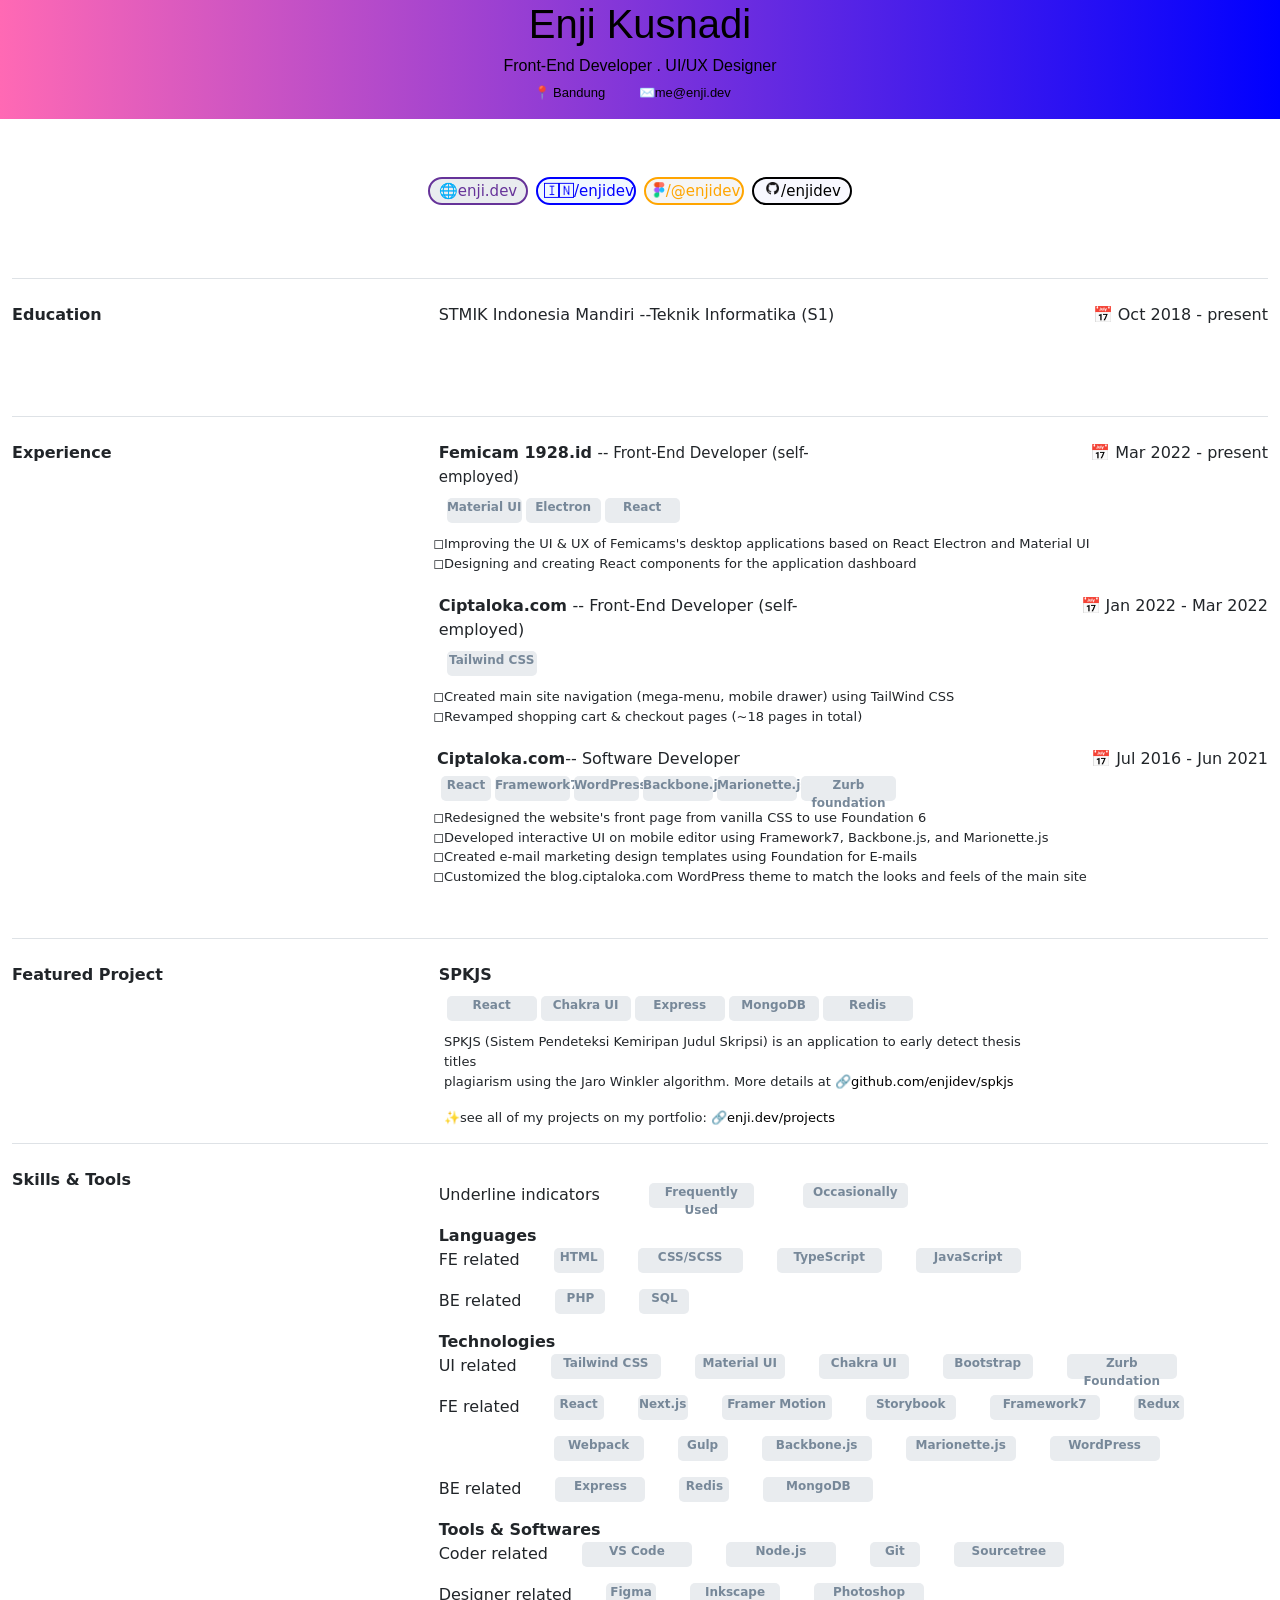
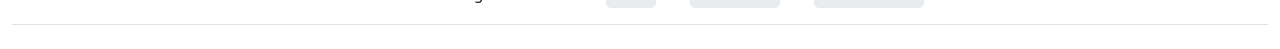
==== index.html @ 0175e7ba "Initial Project" ====
<!DOCTYPE html>
<html lang="en" xmlns="http://www.w3.org/1999/html">
<head>
    <meta charset="UTF-8">
    <title>Project</title>
    <link href="Style.css" rel="stylesheet" type="text/css">
    <link href="bootstrap.min.css" rel="stylesheet">

</head>
<body>
<div class="container-fluid">
    <div class="row r0">
        <div class=" mix-color col-9  d-grid justify-content-center align-items-center w-100 flex-md-row flex-sm-column mb-5">
            <h1 class="d-flex justify-content-center">Enji Kusnadi</h1>
            <h6>Front-End Developer . UI/UX Designer</h6>
            <p class="locationicon" title="location-icon"> Bandung <a href="mailto:me@enji.dev" title="email-icon"
                                                                      class="emailicon">me@enji.dev</a></p>
        </div>
        <div class="col-3 d-flex gap-2 w-100 justify-content-center align-content-center flex-md-row flex-column mb-5 r5">
            <button class="buttons btn1 bg-body-secondary" title="button1"><a class="linkicon1"
                                                                              href="https://www.enji.dev/">enji.dev</a>
            </button>
            <button class="buttons btn2" title="button2"><a class="linkicon2"
                                                            href="https://uk.linkedin.com/company/enji-io">enjidev</a>
            </button>
            <button class="buttons btn3" title="button3"><a class="linkicon3" href="https://www.figma.com/@enjidev">/@enjidev</a>
            </button>
            <button class="buttons btn4" title="button4"><a class="linkicon4"
                                                            href="https://github.com/enjidev">/enjidev</a></button>
        </div>
    </div>

    <div class="border-bottom mb-4"></div>

    <div class="row r1">
        <div class="col-4 mb-5">
            <b>Education</b>
        </div>
        <div class="col-4 mb-5">
            <p>STMIK Indonesia Mandiri --Teknik Informatika (S1)</p>
        </div>
        <div class="col-4  mb-5 ">
            <p class="d-flex justify-content-end" title="dateicon">Oct 2018 - present</p>
        </div>
    </div>

    <div class="border-bottom mb-4"></div>

    <div class="row r2">
        <div class="col-4 mb-5">
            <b>Experience</b>
        </div>
        <div class="col-4 flex-md-row flex-column mb-5">
            <div class="d-ruby-text flex-md-row flex-column bold-text" title="add-pgh">Femicam 1928.id <span
                    class="no-bold">-- Front-End Developer (self-employed)</span></div>
            <div class="flex-md-row flex-column mb-5 p-1 d-flex justify-content-start gap-1 text-center">
                <br>
                <p class="shapes bg-body-secondary border-secondary allbold">Material UI</p>
                <p class="shapes bg-body-secondary border-secondary allbold">Electron</p>
                <p class="shapes bg-body-secondary border-secondary allbold">React</p>
            </div>
        </div>
        <div class="col-4 mb-5">
            <p class="d-flex justify-content-end" title="dateicon">Mar 2022 - present</p>
        </div>
        <div class="col-12 col-md-8 list1">
            <ul>
                <li>Improving the UI & UX of Femicams's desktop applications based on React Electron and Material UI
                </li>
                <li>Designing and creating React components for the application dashboard</li>
            </ul>
        </div>
    </div>
    <div class="row r3">
        <div class="col-4 flex-column flex-md-row mb-5"></div>
        <div class="col-4 flex-md-row flex-column mb-5">
            <div class="d-ruby-text flex-md-row flex-column bold-text" title="add-pgh">Ciptaloka.com <span
                    class="fw-normal">-- Front-End Developer (self-employed)</span></div>
            <div class="flex-md-row flex-column mb-5 p-1 d-flex justify-content-start gap-1 text-center">
                <br>
                <p class="shapes2 bg-body-secondary border-secondary allbold">Tailwind CSS</p>
            </div>
        </div>
        <div class="col-4 mb-5">
            <p class="d-flex justify-content-end flex-md-row flex-column" title="dateicon">Jan 2022 - Mar 2022</p>
        </div>
        <div class="col-12 col-md-8 list1">
            <ul>
                <li>Created main site navigation (mega-menu, mobile drawer) using TailWind CSS</li>
                <li>Revamped shopping cart & checkout pages (~18 pages in total)</li>
            </ul>
        </div>
    </div>
    <div class="row r4">
        <div class="col-9  mb-5">
            <div class="d-ruby-text flex-md-row flex-column  bold-text push1 d-md-flex " title="add-pgh">Ciptaloka.com
                <span class="fw-normal">-- Software Developer</span>
            </div>
            <div class=" flex-md-row flex-column mb-5 d-flex justify-content-start gap-1 text-center push1">
                <br>
                <p class="shapes3 bg-body-secondary border-secondary allbold react1">React</p>
                <p class="shapes3 bg-body-secondary border-secondary allbold framework1">Framework7</p>
                <p class="shapes3 bg-body-secondary border-secondary allbold wordpress1">WordPress</p>
                <p class="shapes3 bg-body-secondary border-secondary allbold bj1">Backbone.js</p>
                <p class="shapes3 bg-body-secondary border-secondary allbold mj1">Marionette.js</p>
                <p class="shapes3 bg-body-secondary border-secondary allbold zf1">Zurb foundation</p>
            </div>
        </div>

        <div class="col-3 mb-5">
            <p class="fw-normal d-md-flex flex-md-row flex-column justify-content-md-end" title="dateicon">Jul 2016 - Jun
                2021</p>
        </div>

        <div class="col-12 col-md-8 list1">
            <ul class="">
                <li class="">Redesigned the website's front page from vanilla CSS to use Foundation 6</li>
                <li class="">Developed interactive UI on mobile editor using Framework7, Backbone.js, and
                    Marionette.js
                </li>
                <li>Created e-mail marketing design templates using Foundation for E-mails</li>
                <li>Customized the blog.ciptaloka.com WordPress theme to match the looks and feels of the main site</li>
            </ul>
        </div>
    </div>

    <div class="border-bottom mb-4"></div>

    <div class="row r5">
        <div class="col-4 mb-5">
            <b>Featured Project</b>
        </div>
        <div class="col-8 mb-5">
            <div><b>SPKJS</b></div>
            <div class=" flex-md-row flex-column mb-5 p-1 d-flex justify-content-start gap-1 text-center">
                <br>
                <p class="shapes4 bg-body-secondary border-secondary allbold">React</p>
                <p class="shapes4 bg-body-secondary border-secondary allbold">Chakra UI</p>
                <p class="shapes4 bg-body-secondary border-secondary allbold">Express</p>
                <p class="shapes4 bg-body-secondary border-secondary allbold">MongoDB</p>
                <p class="shapes4 bg-body-secondary border-secondary allbold">Redis</p>
            </div>
        </div>
        <div class="col-12 col-md-10">
            <ul>
                <li class="no-marker list1"><p>SPKJS (Sistem Pendeteksi Kemiripan Judul Skripsi) is an application to
                    early detect thesis titles</p></li>
                <li class="no-marker"><p class="pgh1">plagiarism using the Jaro Winkler algorithm. More details at <a
                        href="https://github.com/enjidev/spkjs" title="link-icon" class="linkicon4">github.com/enjidev/spkjs</a>
                </p></li>
                <li class="no-marker"><p class="pgh1 pgh2" title="star-icon">see all of my projects on my portfolio: <a
                        href="https://www.enji.dev/projects" class="linkicon4" title="link-icon">enji.dev/projects</a>
                </p></li>
            </ul>

        </div>
    </div>

    <div class="border-bottom mb-4"></div>

    <div class="row r6">
        <div class="col-4 flex-column flex-md-row mb-5">
            <b>Skills & Tools</b>
        </div>

        <div class="col-8">
            <div class="d-flex flex-md-row flex-column text-center gap-1">
                <p class="pgh3">Underline indicators</p>
                <p class="shapes5 bg-body-secondary border-secondary allbold">Frequently Used</p>
                <p class="shapes5 bg-body-secondary border-secondary allbold">Occasionally</p>
            </div>

            <b>Languages</b>
            <div class="d-flex flex-md-row flex-column text-center gap-1">
                <p class="pgh4">FE related
                <p class="shapes7 bg-body-secondary border-secondary allbold">HTML</p>
                <p class="shapes6 bg-body-secondary border-secondary allbold">CSS/SCSS</p>
                <p class="shapes6 bg-body-secondary border-secondary allbold">TypeScript</p>
                <p class="shapes6 bg-body-secondary border-secondary allbold">JavaScript</p>
            </div>
            <div class="d-flex flex-md-row flex-column text-center gap-1">
                <p class="pgh4">BE related
                <p class="shapes7 bg-body-secondary border-secondary allbold">PHP</p>
                <p class="shapes7 bg-body-secondary border-secondary allbold">SQL</p>
            </div>

            <b>Technologies</b>
            <div class="d-flex flex-md-row flex-column text-center gap-1">
                <p class="pgh4">UI related
                <p class="shapes8 bg-body-secondary border-secondary allbold">Tailwind CSS</p>
                <p class="shapes9 bg-body-secondary border-secondary allbold">Material UI</p>
                <p class="shapes9 bg-body-secondary border-secondary allbold ">Chakra UI</p>
                <p class="shapes9 bg-body-secondary border-secondary allbold">Bootstrap</p>
                <p class="shapes8 bg-body-secondary border-secondary allbold">Zurb Foundation</p>
            </div>
            <div class="d-flex flex-md-row flex-column text-center gap-1">
                <p class="pgh4">FE related</p>
                <p class="shapes7 bg-body-secondary border-secondary allbold">React</p>
                <p class="shapes7 bg-body-secondary border-secondary allbold">Next.js</p>
                <p class="shapes8 bg-body-secondary border-secondary allbold">Framer Motion</p>
                <p class="shapes9 bg-body-secondary border-secondary allbold">Storybook</p>
                <p class="shapes8 bg-body-secondary border-secondary allbold">Framework7</p>
                <p class="shapes7 bg-body-secondary border-secondary allbold">Redux</p>
            </div>

            <div class="d-flex flex-md-row flex-column text-center gap-1">
                <p class="pgh4 invisible">FE related</p><!--It's invisible to move the texts-->
                <p class="shapes9 bg-body-secondary border-secondary allbold">Webpack</p>
                <p class="shapes7 bg-body-secondary border-secondary allbold">Gulp</p>
                <p class="shapes8 bg-body-secondary border-secondary allbold">Backbone.js</p>
                <p class="shapes8 bg-body-secondary border-secondary allbold">Marionette.js</p>
                <p class="shapes8 bg-body-secondary border-secondary allbold">WordPress</p>
            </div>

            <div class="d-flex flex-md-row flex-column text-center gap-1">
                <p class="pgh4">BE related
                <p class="shapes9 bg-body-secondary border-secondary allbold">Express</p>
                <p class="shapes7 bg-body-secondary border-secondary allbold">Redis</p>
                <p class="shapes8 bg-body-secondary border-secondary allbold">MongoDB</p>
            </div>

            <b>Tools & Softwares</b>
            <div class="d-flex flex-md-row flex-column text-center gap-1">
                <p class="pgh4">Coder related
                <p class="shapes8 bg-body-secondary border-secondary allbold">VS Code</p>
                <p class="shapes8 bg-body-secondary border-secondary allbold">Node.js</p>
                <p class="shapes7 bg-body-secondary border-secondary allbold">Git</p>
                <p class="shapes8 bg-body-secondary border-secondary allbold">Sourcetree</p>
            </div>

            <div class="d-flex flex-md-row flex-column text-center gap-1">
                <p class="pgh4">Designer related
                <p class="shapes7 bg-body-secondary border-secondary allbold">Figma</p>
                <p class="shapes9 bg-body-secondary border-secondary allbold">Inkscape</p>
                <p class="shapes8 bg-body-secondary border-secondary allbold">Photoshop</p>
            </div>
        </div>
    </div>
    <div class="border-bottom mb-4"></div>
</div>
</body>
</html>
---- Style.css ----
:root {
    --blue: blue;
    --black: black;
    --rebeccapurple: rebeccapurple;
    --hotpink: hotpink;
    --lightgray: lightgray;
    --orange: orange;
    --border1: 1px solid black;
    --border2: 2px solid black;
    --border3: 2px solid orange;
    --border4: 2px solid black;
    --border5: 2px solid rebeccapurple;
    --border6: 2px solid blue;
    --border-bottom: 1px solid black;
    --background-color1: aliceblue;
    --background-color2: whitesmoke;
    --background-color3: ghostwhite;
    --text-decoration: none;
}

p[title~="location-icon"]::before {
    content: "📍";
}

a[title~="email-icon"]::before {
    content: "✉️";
}

a[title~="link-icon"]::before {
    content: "🔗";
}

p[title~="star-icon"]::before {
    content: "✨";
}
.r0 {
    margin-bottom: 25px;
}

.r1 {
    margin-bottom: 25px;
}

.r2 {
    margin-bottom: 25px;
}

.r3 {
    margin: 25px;
}

.row.r3 {
    @media (min-width: 768px) {
        margin-top: -70px;
    }
}

.row.r4 {
    @media (min-width: 768px) {
        margin-top: -70px;
    }
}

.r4 {
    margin: 25px;
}

.mix-color {
    background: linear-gradient(to right, var(--hotpink), blue);
    color: var(--black);
    font-family: Arial, sans-serif;
}

.linkicon1 {
    text-decoration: var(--text-decoration);
    color: var(--rebeccapurple);
}

.linkicon2 {
    text-decoration: var(--text-decoration);
    color: var(--blue);
}

.linkicon3 {
    text-decoration: var(--text-decoration);
    color: var(--orange);
}

.linkicon4 {
    text-decoration: var(--text-decoration);
    color: var(--black);
}

.emailicon {
    text-decoration: var(--text-decoration);
    color: var(--black);
    margin-left: 30px;
    font-size: small;
}

.locationicon {
    margin-left: 30px;
    font-size: small;
}

.buttons {
    margin-top: 10px;
    border-radius: 15px;
    width: 100px;
    font-size: 15px;
}

.btn1 {
    border: var(--border5);
}

.btn2 {
    border: var(--border6);
    color: var(--blue);
    background-color: var(--background-color1);
}

.btn3 {
    border: 2px orange solid;
    background-color: var(--background-color2);
    justify-content: center;
    display: flex;
}

.btn4 {
    border: 2px black solid;
    background-color: var(--background-color3);
    justify-content: center;
    display: flex;
}

button[title~="button1"]::before {
    content: "🌐";
}

button[title~="button2"]::before {
    content: "🄸🄽/";
}

button[title~="button3"]::before {
    content: url("figma.png");
    display: block;
    width: 8px;
!important;
    height: 5px;
!important;
    transform: scale(0.12);
    margin-right: 10px;
}

button[title~="button4"]::before {
    content: url("github.png");
    display: block;
    width: 8px;
!important;
    height: 5px;
!important;
    transform: scale(0.20);
    margin-right: 10px;
}

p[title~="dateicon"]::before {
    content: "📅";
    margin-right: 5px;
}

.no-bold {
    font-weight: normal;
    font-size: 15px;
}

.bold-text {
    font-weight: bold;
}

.shapes {
    border-radius: 5px;
    color: lightslategray;
    height: 25px;
    width: 75px;
    margin-top: 5px;
    @media (max-width: 768px) {
        margin-top: -17px;
    }
}

.shapes2 {
    border-radius: 5px;
    color: lightslategray;
    height: 25px;
    width: 90px;
    margin-top: 5px;
    @media (max-width: 768px) {
        margin-top: -17px;
    }
}

.shapes3 {
    border-radius: 5px;
    color: lightslategray;
    height: 25px;
    margin-top: 5px;
    @media (max-width: 768px) {
        margin-top: -15px;
        margin-left: 70px;
    }
}

.shapes4 {
    border-radius: 5px;
    color: lightslategray;
    height: 25px;
    width: 90px;
    margin-top: 5px;
    @media (max-width: 768px) {
        margin-top: -15px;
    }
}

.shapes5 {
    border-radius: 5px;
    color: lightslategray;
    height: 25px;
    width: 105px;
    margin-top: 15px;
    @media (min-width: 768px) {
        margin-left: 45px;
    }
    @media (max-width: 768px) {
        margin-top: -17px;
        margin-left: 0;
    }
}

.shapes6 {
    border-radius: 5px;
    color: lightslategray;
    height: 25px;
    width: 105px;
    @media (min-width: 768px) {
        margin-left: 30px;
    }
    @media (max-width: 768px) {
        margin-left: 0;
        margin-top: -15px;
    }
}

.shapes7 {
    border-radius: 5px;
    color: lightslategray;
    height: 25px;
    width: 50px;
    @media (min-width: 768px) {
        margin-left: 30px;
    }
    @media (max-width: 768px) {
        margin-left: 25px;
        margin-top: -15px;
    }
}

.shapes8 {
    border-radius: 5px;
    color: lightslategray;
    height: 25px;
    width: 110px;
    @media (min-width: 768px) {
        margin-left: 30px;
    }
    @media (max-width: 768px) {
        margin-left: 0;
        margin-top: -15px;
    }
}

.shapes9 {
    border-radius: 5px;
    color: lightslategray;
    height: 25px;
    width: 90px;
    @media (min-width: 768px) {
        margin-left: 30px;
    }
    @media (max-width: 768px) {
        margin-left: 10px;
        margin-top: -15px;
    }
}

li::marker {
    content: "◻️";

}

li {
    font-size: 13px;
}

.no-marker::marker {
    content: "";
}

.list1 {
    @media (min-width: 768px) {
        margin-left: 400px !important;
        margin-top: -105px !important;
    }
    @media (max-width: 768px) {
        margin-left: 0 !important;
        margin-top: -105px !important;
    }
}

.pgh1 {
    @media (min-width: 768px) {
        margin-left: 400px;
        margin-top: -15px;
    }
    @media (max-width: 768px) {
        margin-left: 0;
        margin-top: -15px;
    }
    font-size: 13px;
}

.pgh2 {
    margin-top: 15px !important;
}

.pgh3 {
    @media (min-width: 768px) {
        margin-top: 15px;
    }
    @media (max-width: 768px) {
        margin-top: 15px;
        margin-right: 157px;
    }
}

.pgh4 {
    @media (max-width: 768px) {
        margin-top: 15px;
        margin-right: 200px;
    }
}

.push1 {
    @media (min-width: 768px) {
        margin-left: 425px !important;
    }
    @media (max-width: 768px) {
        margin-left: 100px;
    }
}

.react1 {
    width: 50px;
}

.framework1 {
    width: 75px;
}

.wordpress1 {
    width: 65px;
}

.bj1 {
    width: 70px;
}

.mj1 {
    width: 80px;
}

.zf1 {
    width: 95px;
}

.allbold {
    font-weight: bold;
    font-size: 12px;
}
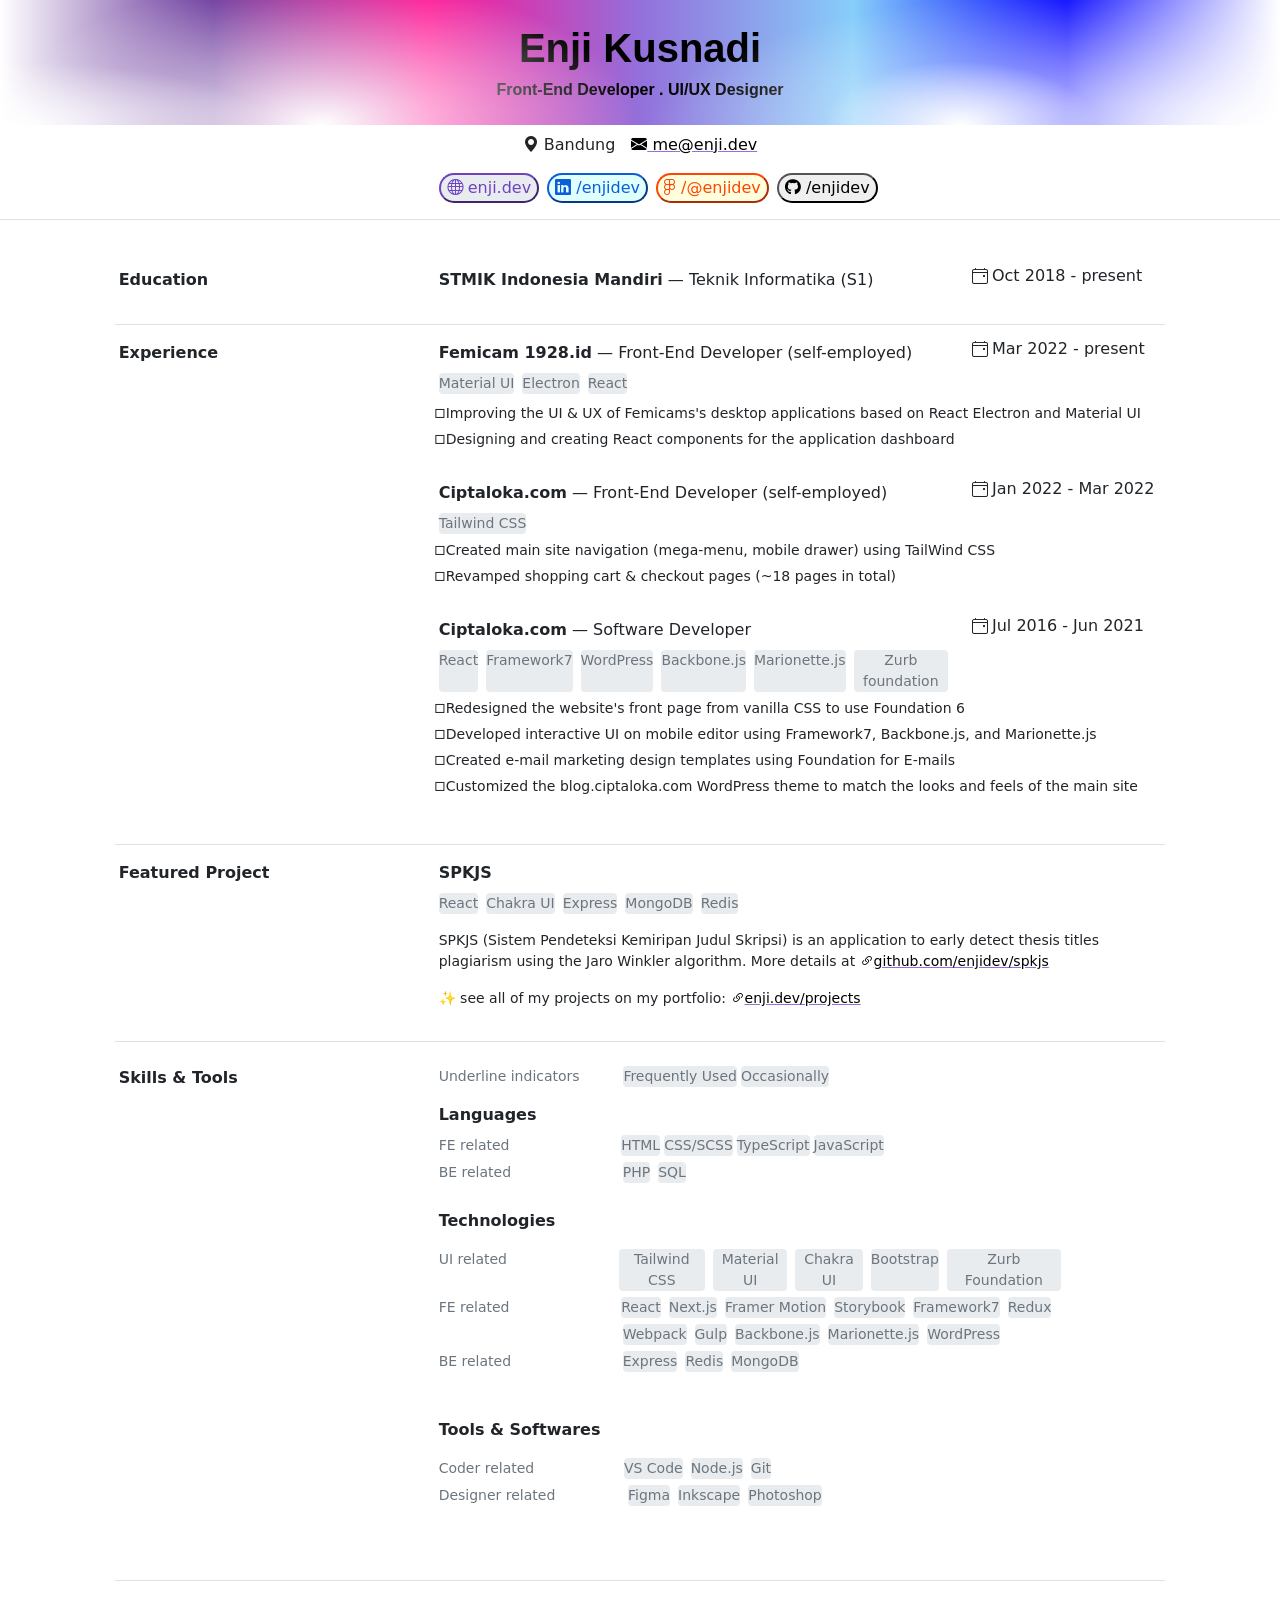
==== commit 79cdb3fd: "Initial Project" ====
--- a/index.html
+++ b/index.html
@@ -1,242 +1,267 @@
 <!DOCTYPE html>
-<html lang="en" xmlns="http://www.w3.org/1999/html">
+<html lang="en" xmlns="http://www.w3.org/1999/html" xmlns="http://www.w3.org/1999/html">
 <head>
     <meta charset="UTF-8">
     <title>Project</title>
     <link href="Style.css" rel="stylesheet" type="text/css">
     <link href="bootstrap.min.css" rel="stylesheet">
-
+    <link href="https://cdn.jsdelivr.net/npm/bootstrap-icons@1.11.3/font/bootstrap-icons.css" rel="stylesheet">
+    <link href="https://cdnjs.cloudflare.com//ajax/libs/font-awesome/6.5.0/css/all.min.css" rel="stylesheet">
 </head>
 <body>
 <div class="container-fluid">
-    <div class="row r0">
-        <div class=" mix-color col-9  d-grid justify-content-center align-items-center w-100 flex-md-row flex-sm-column mb-5">
-            <h1 class="d-flex justify-content-center">Enji Kusnadi</h1>
-            <h6>Front-End Developer . UI/UX Designer</h6>
-            <p class="locationicon" title="location-icon"> Bandung <a href="mailto:me@enji.dev" title="email-icon"
-                                                                      class="emailicon">me@enji.dev</a></p>
-        </div>
-        <div class="col-3 d-flex gap-2 w-100 justify-content-center align-content-center flex-md-row flex-column mb-5 r5">
-            <button class="buttons btn1 bg-body-secondary" title="button1"><a class="linkicon1"
-                                                                              href="https://www.enji.dev/">enji.dev</a>
+    <div class="row mix-color">
+        <div class="  col-12  d-grid justify-content-center align-items-center mb-5">
+            <h1 class="d-flex justify-content-center  mt-4 fw-bolder" >Enji Kusnadi</h1>
+            <h6 class="fw-semibold">Front-End Developer . UI/UX Designer</h6>
+        </div>
+    </div>
+        <div class="row">
+            <div class="col-12 d-flex justify-content-center gap-3 mt-2">
+            <p class="locationiconbi bi-geo-alt-fill"> Bandung  </p>
+                <a href="mailto:me@enji.dev" class=" bi bi-envelope-fill text-black"> me@enji.dev </a>
+        </div>
+        </div>
+    <div class="row border-bottom">
+        <div class="col-12 d-flex gap-2 w-auto offset-4 flex-md-row flex-column mb-3">
+
+            <button class="btn1 bg-body-secondary rounded-5"><a  class="text-decoration-none bi bi-globe"
+                                                                             > enji.dev </a>
             </button>
-            <button class="buttons btn2" title="button2"><a class="linkicon2"
-                                                            href="https://uk.linkedin.com/company/enji-io">enjidev</a>
+            <button class="btn2 rounded-5"><a class="text-decoration-none bi bi-linkedin"
+                                                            href="https://uk.linkedin.com/company/enji-io"> /enjidev </a>
             </button>
-            <button class="buttons btn3" title="button3"><a class="linkicon3" href="https://www.figma.com/@enjidev">/@enjidev</a>
+            <button class="btn3 rounded-5"><a href="https://www.figma.com/@enjidev" class="text-decoration-none figma"><i class="text-decoration-none fab fa-figma"></i> /@enjidev </a>
             </button>
-            <button class="buttons btn4" title="button4"><a class="linkicon4"
-                                                            href="https://github.com/enjidev">/enjidev</a></button>
-        </div>
-    </div>
-
-    <div class="border-bottom mb-4"></div>
-
-    <div class="row r1">
-        <div class="col-4 mb-5">
+            <button class="btn4 rounded-5"><a class="text-decoration-none  text-black"
+                                              href="https://github.com/enjidev"><i class="fab fa-github"></i> /enjidev </a></button>
+        </div>
+</div>
+
+    <div class="row  mt-5">
+        <div class="col-1 offset-md-1">
             <b>Education</b>
         </div>
-        <div class="col-4 mb-5">
-            <p>STMIK Indonesia Mandiri --Teknik Informatika (S1)</p>
-        </div>
-        <div class="col-4  mb-5 ">
-            <p class="d-flex justify-content-end" title="dateicon">Oct 2018 - present</p>
-        </div>
-    </div>
-
-    <div class="border-bottom mb-4"></div>
-
-    <div class="row r2">
-        <div class="col-4 mb-5">
+        <div class="col-5 offset-md-2 offset-3">
+            <p><b>STMIK Indonesia Mandiri</b> — Teknik Informatika (S1)</p>
+        </div>
+        <div class="col-md-2 col-3">
+            <p class="d-flex bi bi-calendar4-event"><span class="ms-1">Oct 2018 - present</span></p>
+        </div>
+    </div>
+
+    <div class="border-bottom mx-auto my-3" style="width: 1050px"></div>
+
+    <div class="row  mt-3">
+        <div class="col-1 mb-5 offset-md-1">
             <b>Experience</b>
         </div>
-        <div class="col-4 flex-md-row flex-column mb-5">
-            <div class="d-ruby-text flex-md-row flex-column bold-text" title="add-pgh">Femicam 1928.id <span
-                    class="no-bold">-- Front-End Developer (self-employed)</span></div>
-            <div class="flex-md-row flex-column mb-5 p-1 d-flex justify-content-start gap-1 text-center">
-                <br>
-                <p class="shapes bg-body-secondary border-secondary allbold">Material UI</p>
-                <p class="shapes bg-body-secondary border-secondary allbold">Electron</p>
-                <p class="shapes bg-body-secondary border-secondary allbold">React</p>
-            </div>
-        </div>
-        <div class="col-4 mb-5">
-            <p class="d-flex justify-content-end" title="dateicon">Mar 2022 - present</p>
-        </div>
-        <div class="col-12 col-md-8 list1">
-            <ul>
+        <div class="col-5 offset-md-2 offset-3">
+            <div class="d-ruby-text"> <b>Femicam 1928.id</b>
+                <span> — Front-End Developer (self-employed)</span>
+            </div>
+            <div class="flex-md-row flex-column d-flex gap-2 text-center mt-2 w-75  text-secondary">
+                <p class="bg-body-secondary small rounded-1">Material UI</p>
+                <p class="bg-body-secondary small rounded-1">Electron</p>
+                <p class="bg-body-secondary small rounded-1">React</p>
+            </div>
+        </div>
+        <div class="col-md-2 col-3">
+            <p class="d-flex bi bi-calendar4-event"><span class="ms-1">Mar 2022 - present</span></p>
+        </div>
+
+            <div class="small offset-md-4">
+            <ul class="position-relative" style="top: -15px; left: -25px">
                 <li>Improving the UI & UX of Femicams's desktop applications based on React Electron and Material UI
                 </li>
                 <li>Designing and creating React components for the application dashboard</li>
             </ul>
         </div>
-    </div>
-    <div class="row r3">
-        <div class="col-4 flex-column flex-md-row mb-5"></div>
-        <div class="col-4 flex-md-row flex-column mb-5">
-            <div class="d-ruby-text flex-md-row flex-column bold-text" title="add-pgh">Ciptaloka.com <span
-                    class="fw-normal">-- Front-End Developer (self-employed)</span></div>
-            <div class="flex-md-row flex-column mb-5 p-1 d-flex justify-content-start gap-1 text-center">
-                <br>
-                <p class="shapes2 bg-body-secondary border-secondary allbold">Tailwind CSS</p>
-            </div>
-        </div>
-        <div class="col-4 mb-5">
-            <p class="d-flex justify-content-end flex-md-row flex-column" title="dateicon">Jan 2022 - Mar 2022</p>
-        </div>
-        <div class="col-12 col-md-8 list1">
-            <ul>
+
+
+
+        <div class="col-1 offset-md-1"></div>
+
+        <div class="col-5 offset-md-2 offset-3 ">
+            <div class="d-ruby-text"><b>Ciptaloka.com</b> <span
+                    class="fw-normal"> — Front-End Developer (self-employed)</span></div>
+            <div class="flex-md-row flex-column d-flex gap-1 text-center small text-secondary mt-2 w-75">
+                <p class=" bg-body-secondary rounded-1">Tailwind CSS</p>
+            </div>
+        </div>
+
+        <div class="col-md-2 col-3">
+            <p class="d-flex bi bi-calendar4-event"><span class="ms-1">Jan 2022 - Mar 2022</span></p>
+        </div>
+
+        <div class="small offset-md-4">
+            <ul class="position-relative" style="top: -15px; left: -25px">
                 <li>Created main site navigation (mega-menu, mobile drawer) using TailWind CSS</li>
                 <li>Revamped shopping cart & checkout pages (~18 pages in total)</li>
             </ul>
         </div>
-    </div>
-    <div class="row r4">
-        <div class="col-9  mb-5">
-            <div class="d-ruby-text flex-md-row flex-column  bold-text push1 d-md-flex " title="add-pgh">Ciptaloka.com
-                <span class="fw-normal">-- Software Developer</span>
-            </div>
-            <div class=" flex-md-row flex-column mb-5 d-flex justify-content-start gap-1 text-center push1">
-                <br>
-                <p class="shapes3 bg-body-secondary border-secondary allbold react1">React</p>
-                <p class="shapes3 bg-body-secondary border-secondary allbold framework1">Framework7</p>
-                <p class="shapes3 bg-body-secondary border-secondary allbold wordpress1">WordPress</p>
-                <p class="shapes3 bg-body-secondary border-secondary allbold bj1">Backbone.js</p>
-                <p class="shapes3 bg-body-secondary border-secondary allbold mj1">Marionette.js</p>
-                <p class="shapes3 bg-body-secondary border-secondary allbold zf1">Zurb foundation</p>
-            </div>
-        </div>
-
-        <div class="col-3 mb-5">
-            <p class="fw-normal d-md-flex flex-md-row flex-column justify-content-md-end" title="dateicon">Jul 2016 - Jun
-                2021</p>
-        </div>
-
-        <div class="col-12 col-md-8 list1">
-            <ul class="">
-                <li class="">Redesigned the website's front page from vanilla CSS to use Foundation 6</li>
-                <li class="">Developed interactive UI on mobile editor using Framework7, Backbone.js, and
+
+        <div class="col-md-5 col-4 offset-4 ">
+            <div class="d-ruby-text"><b>Ciptaloka.com</b>
+                <span class="fw-normal"> — Software Developer</span>
+            </div>
+
+            <div class=" flex-md-row flex-column d-flex gap-2 text-center mt-2 small text-secondary">
+                <p class=" bg-body-secondary w-auto rounded-1">React</p>
+                <p class=" bg-body-secondary  rounded-1">Framework7</p>
+                <p class=" bg-body-secondary  rounded-1">WordPress</p>
+                <p class=" bg-body-secondary  rounded-1">Backbone.js</p>
+                <p class=" bg-body-secondary  rounded-1">Marionette.js</p>
+                <p class=" bg-body-secondary  rounded-1">Zurb foundation</p>
+            </div>
+        </div>
+
+        <div class="col-md-2 col-3 offset-md-0 offset-1">
+            <p class="bi bi-calendar4-event d-flex"><span class="ms-1">Jul 2016 - Jun 2021</span></p>
+        </div>
+
+        <div class="small offset-md-4">
+            <ul class="position-relative" style="top: -15px; left: -25px">
+                <li>Redesigned the website's front page from vanilla CSS to use Foundation 6</li>
+                <li>Developed interactive UI on mobile editor using Framework7, Backbone.js, and
                     Marionette.js
                 </li>
                 <li>Created e-mail marketing design templates using Foundation for E-mails</li>
                 <li>Customized the blog.ciptaloka.com WordPress theme to match the looks and feels of the main site</li>
             </ul>
         </div>
-    </div>
-
-    <div class="border-bottom mb-4"></div>
-
-    <div class="row r5">
-        <div class="col-4 mb-5">
+</div>
+    <div class="border-bottom mx-auto my-3" style="width: 1050px"></div>
+    <div class="row mt-3">
+        <div class="col-2 offset-md-1">
             <b>Featured Project</b>
         </div>
-        <div class="col-8 mb-5">
-            <div><b>SPKJS</b></div>
-            <div class=" flex-md-row flex-column mb-5 p-1 d-flex justify-content-start gap-1 text-center">
+        <div class="col-5 offset-1">
+            <div class="offset-md-0 offset-3"><b>SPKJS</b></div>
+            <div class="flex-md-row flex-column d-flex gap-2 text-center small w-75 text-secondary mt-2 offset-md-0 offset-3">
+                <p class="bg-body-secondary rounded-1">React</p>
+                <p class="bg-body-secondary rounded-1">Chakra UI</p>
+                <p class="bg-body-secondary rounded-1">Express</p>
+                <p class="bg-body-secondary rounded-1">MongoDB</p>
+                <p class="bg-body-secondary rounded-1">Redis</p>
+            </div>
+        </div>
+        <div class="offset-md-4 small">
+            <p> SPKJS (Sistem Pendeteksi Kemiripan Judul Skripsi) is an application to
+                    early detect thesis titles
                 <br>
-                <p class="shapes4 bg-body-secondary border-secondary allbold">React</p>
-                <p class="shapes4 bg-body-secondary border-secondary allbold">Chakra UI</p>
-                <p class="shapes4 bg-body-secondary border-secondary allbold">Express</p>
-                <p class="shapes4 bg-body-secondary border-secondary allbold">MongoDB</p>
-                <p class="shapes4 bg-body-secondary border-secondary allbold">Redis</p>
-            </div>
-        </div>
-        <div class="col-12 col-md-10">
-            <ul>
-                <li class="no-marker list1"><p>SPKJS (Sistem Pendeteksi Kemiripan Judul Skripsi) is an application to
-                    early detect thesis titles</p></li>
-                <li class="no-marker"><p class="pgh1">plagiarism using the Jaro Winkler algorithm. More details at <a
-                        href="https://github.com/enjidev/spkjs" title="link-icon" class="linkicon4">github.com/enjidev/spkjs</a>
-                </p></li>
-                <li class="no-marker"><p class="pgh1 pgh2" title="star-icon">see all of my projects on my portfolio: <a
-                        href="https://www.enji.dev/projects" class="linkicon4" title="link-icon">enji.dev/projects</a>
-                </p></li>
-            </ul>
-
-        </div>
-    </div>
-
-    <div class="border-bottom mb-4"></div>
-
-    <div class="row r6">
-        <div class="col-4 flex-column flex-md-row mb-5">
+                 plagiarism using the Jaro Winkler algorithm. More details at <a
+                        href="https://github.com/enjidev/spkjs" class="bi bi-link-45deg  text-black">github.com/enjidev/spkjs</a>
+                <p> &#10024; see all of my projects on my portfolio: <a
+                        href="https://www.enji.dev/projects" class="bi bi-link-45deg  text-black">enji.dev/projects</a>
+                </p>
+        </div>
+    </div>
+
+    <div class="border-bottom mx-auto my-3" style="width: 1050px"></div>
+
+    <div class="row  mt-4 mb-5">
+        <div class="col-md-2 col-3 offset-md-1">
             <b>Skills & Tools</b>
         </div>
 
-        <div class="col-8">
-            <div class="d-flex flex-md-row flex-column text-center gap-1">
-                <p class="pgh3">Underline indicators</p>
-                <p class="shapes5 bg-body-secondary border-secondary allbold">Frequently Used</p>
-                <p class="shapes5 bg-body-secondary border-secondary allbold">Occasionally</p>
-            </div>
-
+        <div class="col-md-8 col-5 offset-1">
+            <div class="d-flex flex-md-row flex-column text-center gap-1 w-75  small text-secondary">
+                <p>Underline indicators
+                <div class="col d-flex flex-md-row flex-column text-center gap-1 w-auto text-secondary">
+                <p class="bg-body-secondary rounded-1 offset-md-1">Frequently Used</p>
+                <p class="bg-body-secondary rounded-1">Occasionally</p>
+            </div>
+            </div>
+
+            <div>
             <b>Languages</b>
-            <div class="d-flex flex-md-row flex-column text-center gap-1">
-                <p class="pgh4">FE related
-                <p class="shapes7 bg-body-secondary border-secondary allbold">HTML</p>
-                <p class="shapes6 bg-body-secondary border-secondary allbold">CSS/SCSS</p>
-                <p class="shapes6 bg-body-secondary border-secondary allbold">TypeScript</p>
-                <p class="shapes6 bg-body-secondary border-secondary allbold">JavaScript</p>
-            </div>
-            <div class="d-flex flex-md-row flex-column text-center gap-1">
-                <p class="pgh4">BE related
-                <p class="shapes7 bg-body-secondary border-secondary allbold">PHP</p>
-                <p class="shapes7 bg-body-secondary border-secondary allbold">SQL</p>
-            </div>
-
+            </div>
+            <div class="d-flex flex-md-row flex-column text-center gap-2 small mt-2 w-75 text-secondary ">
+                <p class="fw-normal">FE related
+                <div class="col d-flex flex-md-row flex-column text-center gap-1  text-secondary offset-md-2">
+                <p class="bg-body-secondary rounded-1 ">HTML</p>
+                <p class="bg-body-secondary rounded-1 ">CSS/SCSS</p>
+                <p class="bg-body-secondary rounded-1 ">TypeScript</p>
+                <p class="bg-body-secondary rounded-1 ">JavaScript</p>
+            </div>
+            </div>
+            <div class="d-flex flex-md-row flex-column text-center w-75 gap-2 small mt-md-0 mt-3 text-secondary position-relative up1">
+                <p class="fw-normal">BE related
+                <div class="col d-flex flex-md-row flex-column text-center gap-2 w-auto text-secondary offset-md-2">
+                <p class=" bg-body-secondary rounded-1">PHP</p>
+                <p class=" bg-body-secondary rounded-1">SQL</p>
+            </div>
+            </div>
+
+            <div>
             <b>Technologies</b>
-            <div class="d-flex flex-md-row flex-column text-center gap-1">
-                <p class="pgh4">UI related
-                <p class="shapes8 bg-body-secondary border-secondary allbold">Tailwind CSS</p>
-                <p class="shapes9 bg-body-secondary border-secondary allbold">Material UI</p>
-                <p class="shapes9 bg-body-secondary border-secondary allbold ">Chakra UI</p>
-                <p class="shapes9 bg-body-secondary border-secondary allbold">Bootstrap</p>
-                <p class="shapes8 bg-body-secondary border-secondary allbold">Zurb Foundation</p>
-            </div>
-            <div class="d-flex flex-md-row flex-column text-center gap-1">
-                <p class="pgh4">FE related</p>
-                <p class="shapes7 bg-body-secondary border-secondary allbold">React</p>
-                <p class="shapes7 bg-body-secondary border-secondary allbold">Next.js</p>
-                <p class="shapes8 bg-body-secondary border-secondary allbold">Framer Motion</p>
-                <p class="shapes9 bg-body-secondary border-secondary allbold">Storybook</p>
-                <p class="shapes8 bg-body-secondary border-secondary allbold">Framework7</p>
-                <p class="shapes7 bg-body-secondary border-secondary allbold">Redux</p>
-            </div>
-
-            <div class="d-flex flex-md-row flex-column text-center gap-1">
-                <p class="pgh4 invisible">FE related</p><!--It's invisible to move the texts-->
-                <p class="shapes9 bg-body-secondary border-secondary allbold">Webpack</p>
-                <p class="shapes7 bg-body-secondary border-secondary allbold">Gulp</p>
-                <p class="shapes8 bg-body-secondary border-secondary allbold">Backbone.js</p>
-                <p class="shapes8 bg-body-secondary border-secondary allbold">Marionette.js</p>
-                <p class="shapes8 bg-body-secondary border-secondary allbold">WordPress</p>
-            </div>
-
-            <div class="d-flex flex-md-row flex-column text-center gap-1">
-                <p class="pgh4">BE related
-                <p class="shapes9 bg-body-secondary border-secondary allbold">Express</p>
-                <p class="shapes7 bg-body-secondary border-secondary allbold">Redis</p>
-                <p class="shapes8 bg-body-secondary border-secondary allbold">MongoDB</p>
-            </div>
-
+            </div>
+            <div class="d-flex flex-md-row flex-column text-center w-75 gap-2 small mt-3 text-secondary">
+                <p class="fw-normal">UI related
+                <div class="col d-flex flex-md-row flex-column text-center gap-2 w-auto text-secondary offset-md-2">
+                <p class=" bg-body-secondary rounded-1 ">Tailwind CSS</p>
+                <p class=" bg-body-secondary rounded-1">Material UI</p>
+                <p class=" bg-body-secondary rounded-1">Chakra UI</p>
+                <p class=" bg-body-secondary rounded-1">Bootstrap</p>
+                <p class=" bg-body-secondary rounded-1">Zurb Foundation</p>
+            </div>
+            </div>
+            <div class="d-flex flex-md-row flex-column text-center w-75 gap-2 small mt-md-0 mt-3 text-secondary position-relative up2">
+                <p class="fw-normal">FE related</p>
+                <div class="col d-flex flex-md-row flex-column text-center gap-2 w-auto text-secondary offset-md-2">
+                <p class=" bg-body-secondary rounded-1">React</p>
+                <p class=" bg-body-secondary  rounded-1">Next.js</p>
+                <p class=" bg-body-secondary rounded-1 ">Framer Motion</p>
+                <p class=" bg-body-secondary  rounded-1">Storybook</p>
+                <p class=" bg-body-secondary  rounded-1">Framework7</p>
+                <p class=" bg-body-secondary  rounded-1">Redux</p>
+                </div>
+            </div>
+
+            <div class="d-flex flex-md-row flex-column text-center w-75 gap-2 small  text-secondary position-relative up3">
+                <p class="invisible">BE related</p><!--It's invisible to move the texts-->
+                <div class="col d-flex flex-md-row flex-column text-center gap-2 w-auto text-secondary offset-md-2 ">
+                <p class="bg-body-secondary rounded-1">Webpack</p>
+                <p class=" bg-body-secondary rounded-1">Gulp</p>
+                <p class=" bg-body-secondary rounded-1">Backbone.js</p>
+                <p class=" bg-body-secondary rounded-1">Marionette.js</p>
+                <p class=" bg-body-secondary rounded-1">WordPress</p>
+                </div>
+            </div>
+
+            <div class="d-flex flex-md-row flex-column text-center w-75 gap-2 small mt-md-0 mt-3 text-secondary position-relative up4">
+                <p class="fw-normal">BE related
+                <div class="col d-flex flex-md-row flex-column text-center gap-2 w-auto text-secondary offset-md-2">
+                <p class=" bg-body-secondary rounded-1">Express</p>
+                <p class=" bg-body-secondary rounded-1">Redis</p>
+                <p class=" bg-body-secondary  rounded-1">MongoDB</p>
+            </div>
+            </div>
+
+            <div>
             <b>Tools & Softwares</b>
-            <div class="d-flex flex-md-row flex-column text-center gap-1">
-                <p class="pgh4">Coder related
-                <p class="shapes8 bg-body-secondary border-secondary allbold">VS Code</p>
-                <p class="shapes8 bg-body-secondary border-secondary allbold">Node.js</p>
-                <p class="shapes7 bg-body-secondary border-secondary allbold">Git</p>
-                <p class="shapes8 bg-body-secondary border-secondary allbold">Sourcetree</p>
-            </div>
-
-            <div class="d-flex flex-md-row flex-column text-center gap-1">
-                <p class="pgh4">Designer related
-                <p class="shapes7 bg-body-secondary border-secondary allbold">Figma</p>
-                <p class="shapes9 bg-body-secondary border-secondary allbold">Inkscape</p>
-                <p class="shapes8 bg-body-secondary border-secondary allbold">Photoshop</p>
-            </div>
-        </div>
-    </div>
-    <div class="border-bottom mb-4"></div>
+            </div>
+            <div class="d-flex flex-md-row flex-column text-center w-75 gap-2 small text-secondary mt-3 " >
+                <p class="fw-normal" >Coder related
+                <div class=" d-flex flex-md-row flex-column text-center gap-2 w-auto text-secondary offset-md-2 position-relative move1">
+                <p class=" bg-body-secondary rounded-1">VS Code</p>
+                <p class=" bg-body-secondary rounded-1">Node.js</p>
+                <p class=" bg-body-secondary rounded-1">Git</p>
+            </div>
+            </div>
+
+            <div class="d-flex flex-md-row flex-column text-center gap-2 small w-75 text-secondary position-relative up5">
+                <p class="fw-normal" >Designer related
+                <div class="col  d-flex flex-md-row flex-column text-center gap-2 w-auto text-secondary offset-md-2  position-relative move2">
+                <p class=" bg-body-secondary rounded-1">Figma</p>
+                <p class=" bg-body-secondary rounded-1">Inkscape</p>
+                <p class=" bg-body-secondary rounded-1">Photoshop</p>
+                </div>
+            </div>
+        </div>
+    </div>
+    <div class="border-bottom mx-auto my-3" style="width: 1050px"></div>
 </div>
 </body>
 </html>
--- a/Style.css
+++ b/Style.css
@@ -1,389 +1,108 @@
 :root {
     --blue: blue;
     --black: black;
-    --rebeccapurple: rebeccapurple;
     --hotpink: hotpink;
-    --lightgray: lightgray;
-    --orange: orange;
-    --border1: 1px solid black;
-    --border2: 2px solid black;
-    --border3: 2px solid orange;
-    --border4: 2px solid black;
-    --border5: 2px solid rebeccapurple;
-    --border6: 2px solid blue;
-    --border-bottom: 1px solid black;
-    --background-color1: aliceblue;
-    --background-color2: whitesmoke;
-    --background-color3: ghostwhite;
-    --text-decoration: none;
 }
-
-p[title~="location-icon"]::before {
-    content: "📍";
-}
-
-a[title~="email-icon"]::before {
-    content: "✉️";
-}
-
-a[title~="link-icon"]::before {
-    content: "🔗";
-}
-
-p[title~="star-icon"]::before {
-    content: "✨";
-}
-.r0 {
-    margin-bottom: 25px;
-}
-
-.r1 {
-    margin-bottom: 25px;
-}
-
-.r2 {
-    margin-bottom: 25px;
-}
-
-.r3 {
-    margin: 25px;
-}
-
-.row.r3 {
-    @media (min-width: 768px) {
-        margin-top: -70px;
-    }
-}
-
-.row.r4 {
-    @media (min-width: 768px) {
-        margin-top: -70px;
-    }
-}
-
-.r4 {
-    margin: 25px;
-}
-
 .mix-color {
-    background: linear-gradient(to right, var(--hotpink), blue);
+    background: linear-gradient(to right,white,rebeccapurple,deeppink, mediumpurple,lightskyblue, blue, white);
+    position: relative;
     color: var(--black);
     font-family: Arial, sans-serif;
+    height: 125px;
+    overflow: hidden;
 }
-
-.linkicon1 {
-    text-decoration: var(--text-decoration);
-    color: var(--rebeccapurple);
+.mix-color::before,
+.mix-color::after
+{
+    content: "";
+    position: absolute;
+    bottom: 0;
+    width: 50%;
+    height: 150px;
+    background: radial-gradient(ellipse at bottom left, white 0%, transparent 30%),
+    radial-gradient(ellipse at bottom center, white 0%, transparent 70%);
+    z-index: 1;
+    pointer-events: none;
 }
-
-.linkicon2 {
-    text-decoration: var(--text-decoration);
-    color: var(--blue);
+.mix-color::after
+{
+    background: radial-gradient(ellipse at bottom right, white 0%, transparent 70%),
+    radial-gradient(ellipse at bottom center, white 0%, transparent 30%);
+    right: 0;
+    left: auto;
 }
-
-.linkicon3 {
-    text-decoration: var(--text-decoration);
-    color: var(--orange);
+.btn1
+{
+    border-color: #6f42c1;
 }
-
-.linkicon4 {
-    text-decoration: var(--text-decoration);
-    color: var(--black);
+.bi-globe
+{
+    color: #6f42c1;
 }
-
-.emailicon {
-    text-decoration: var(--text-decoration);
-    color: var(--black);
-    margin-left: 30px;
-    font-size: small;
+.btn2
+{
+    border-color: #0b5ed7;
+    background-color: lightcyan;
 }
-
-.locationicon {
-    margin-left: 30px;
-    font-size: small;
+.bi-linkedin
+{
+    color: #0b5ed7;
 }
-
-.buttons {
-    margin-top: 10px;
-    border-radius: 15px;
-    width: 100px;
-    font-size: 15px;
+.btn3
+{
+    border-color: orangered;
+    background-color: lightyellow;
 }
-
-.btn1 {
-    border: var(--border5);
+.figma
+{
+    color: orangered;
 }
-
-.btn2 {
-    border: var(--border6);
-    color: var(--blue);
-    background-color: var(--background-color1);
+li::marker
+{
+    content: "▫️";
+    font-size: large;
 }
-
-.btn3 {
-    border: 2px orange solid;
-    background-color: var(--background-color2);
-    justify-content: center;
-    display: flex;
+.bi-envelope-fill, .bi-link-45deg
+{
+    text-decoration-color: mediumpurple;
 }
-
-.btn4 {
-    border: 2px black solid;
-    background-color: var(--background-color3);
-    justify-content: center;
-    display: flex;
+.bi-calendar4-event
+{
+    line-height: 1; !important;
 }
-
-button[title~="button1"]::before {
-    content: "🌐";
-}
-
-button[title~="button2"]::before {
-    content: "🄸🄽/";
-}
-
-button[title~="button3"]::before {
-    content: url("figma.png");
-    display: block;
-    width: 8px;
-!important;
-    height: 5px;
-!important;
-    transform: scale(0.12);
-    margin-right: 10px;
-}
-
-button[title~="button4"]::before {
-    content: url("github.png");
-    display: block;
-    width: 8px;
-!important;
-    height: 5px;
-!important;
-    transform: scale(0.20);
-    margin-right: 10px;
-}
-
-p[title~="dateicon"]::before {
-    content: "📅";
-    margin-right: 5px;
-}
-
-.no-bold {
-    font-weight: normal;
-    font-size: 15px;
-}
-
-.bold-text {
-    font-weight: bold;
-}
-
-.shapes {
-    border-radius: 5px;
-    color: lightslategray;
-    height: 25px;
-    width: 75px;
-    margin-top: 5px;
-    @media (max-width: 768px) {
-        margin-top: -17px;
+    @media (min-width: 768px)
+    {
+        .move1
+        {
+            left: -22px;
+        }
+        .move2
+        {
+            left: -39px;
+        }
+        .up1
+        {
+            top: -10px;
+        }
+        .up2
+        {
+            top: -10px;
+        }
+        .up3
+        {
+            top: -20px;
+        }
+        .up4
+        {
+            top: -30px;
+        }
+        .up5
+        {
+            top: -10px;
+        }
     }
-}
-
-.shapes2 {
-    border-radius: 5px;
-    color: lightslategray;
-    height: 25px;
-    width: 90px;
-    margin-top: 5px;
-    @media (max-width: 768px) {
-        margin-top: -17px;
-    }
-}
-
-.shapes3 {
-    border-radius: 5px;
-    color: lightslategray;
-    height: 25px;
-    margin-top: 5px;
-    @media (max-width: 768px) {
-        margin-top: -15px;
-        margin-left: 70px;
-    }
-}
-
-.shapes4 {
-    border-radius: 5px;
-    color: lightslategray;
-    height: 25px;
-    width: 90px;
-    margin-top: 5px;
-    @media (max-width: 768px) {
-        margin-top: -15px;
-    }
-}
-
-.shapes5 {
-    border-radius: 5px;
-    color: lightslategray;
-    height: 25px;
-    width: 105px;
-    margin-top: 15px;
-    @media (min-width: 768px) {
-        margin-left: 45px;
-    }
-    @media (max-width: 768px) {
-        margin-top: -17px;
-        margin-left: 0;
-    }
-}
-
-.shapes6 {
-    border-radius: 5px;
-    color: lightslategray;
-    height: 25px;
-    width: 105px;
-    @media (min-width: 768px) {
-        margin-left: 30px;
-    }
-    @media (max-width: 768px) {
-        margin-left: 0;
-        margin-top: -15px;
-    }
-}
-
-.shapes7 {
-    border-radius: 5px;
-    color: lightslategray;
-    height: 25px;
-    width: 50px;
-    @media (min-width: 768px) {
-        margin-left: 30px;
-    }
-    @media (max-width: 768px) {
-        margin-left: 25px;
-        margin-top: -15px;
-    }
-}
-
-.shapes8 {
-    border-radius: 5px;
-    color: lightslategray;
-    height: 25px;
-    width: 110px;
-    @media (min-width: 768px) {
-        margin-left: 30px;
-    }
-    @media (max-width: 768px) {
-        margin-left: 0;
-        margin-top: -15px;
-    }
-}
-
-.shapes9 {
-    border-radius: 5px;
-    color: lightslategray;
-    height: 25px;
-    width: 90px;
-    @media (min-width: 768px) {
-        margin-left: 30px;
-    }
-    @media (max-width: 768px) {
-        margin-left: 10px;
-        margin-top: -15px;
-    }
-}
-
-li::marker {
-    content: "◻️";
-
-}
-
-li {
-    font-size: 13px;
-}
-
-.no-marker::marker {
-    content: "";
-}
-
-.list1 {
-    @media (min-width: 768px) {
-        margin-left: 400px !important;
-        margin-top: -105px !important;
-    }
-    @media (max-width: 768px) {
-        margin-left: 0 !important;
-        margin-top: -105px !important;
-    }
-}
-
-.pgh1 {
-    @media (min-width: 768px) {
-        margin-left: 400px;
-        margin-top: -15px;
-    }
-    @media (max-width: 768px) {
-        margin-left: 0;
-        margin-top: -15px;
-    }
-    font-size: 13px;
-}
-
-.pgh2 {
-    margin-top: 15px !important;
-}
-
-.pgh3 {
-    @media (min-width: 768px) {
-        margin-top: 15px;
-    }
-    @media (max-width: 768px) {
-        margin-top: 15px;
-        margin-right: 157px;
-    }
-}
-
-.pgh4 {
-    @media (max-width: 768px) {
-        margin-top: 15px;
-        margin-right: 200px;
-    }
-}
-
-.push1 {
-    @media (min-width: 768px) {
-        margin-left: 425px !important;
-    }
-    @media (max-width: 768px) {
-        margin-left: 100px;
-    }
-}
-
-.react1 {
-    width: 50px;
-}
-
-.framework1 {
-    width: 75px;
-}
-
-.wordpress1 {
-    width: 65px;
-}
-
-.bj1 {
-    width: 70px;
-}
-
-.mj1 {
-    width: 80px;
-}
-
-.zf1 {
-    width: 95px;
-}
-
-.allbold {
-    font-weight: bold;
-    font-size: 12px;
+a:hover
+{
+    color: red;
+    text-decoration-color: yellow;
 }
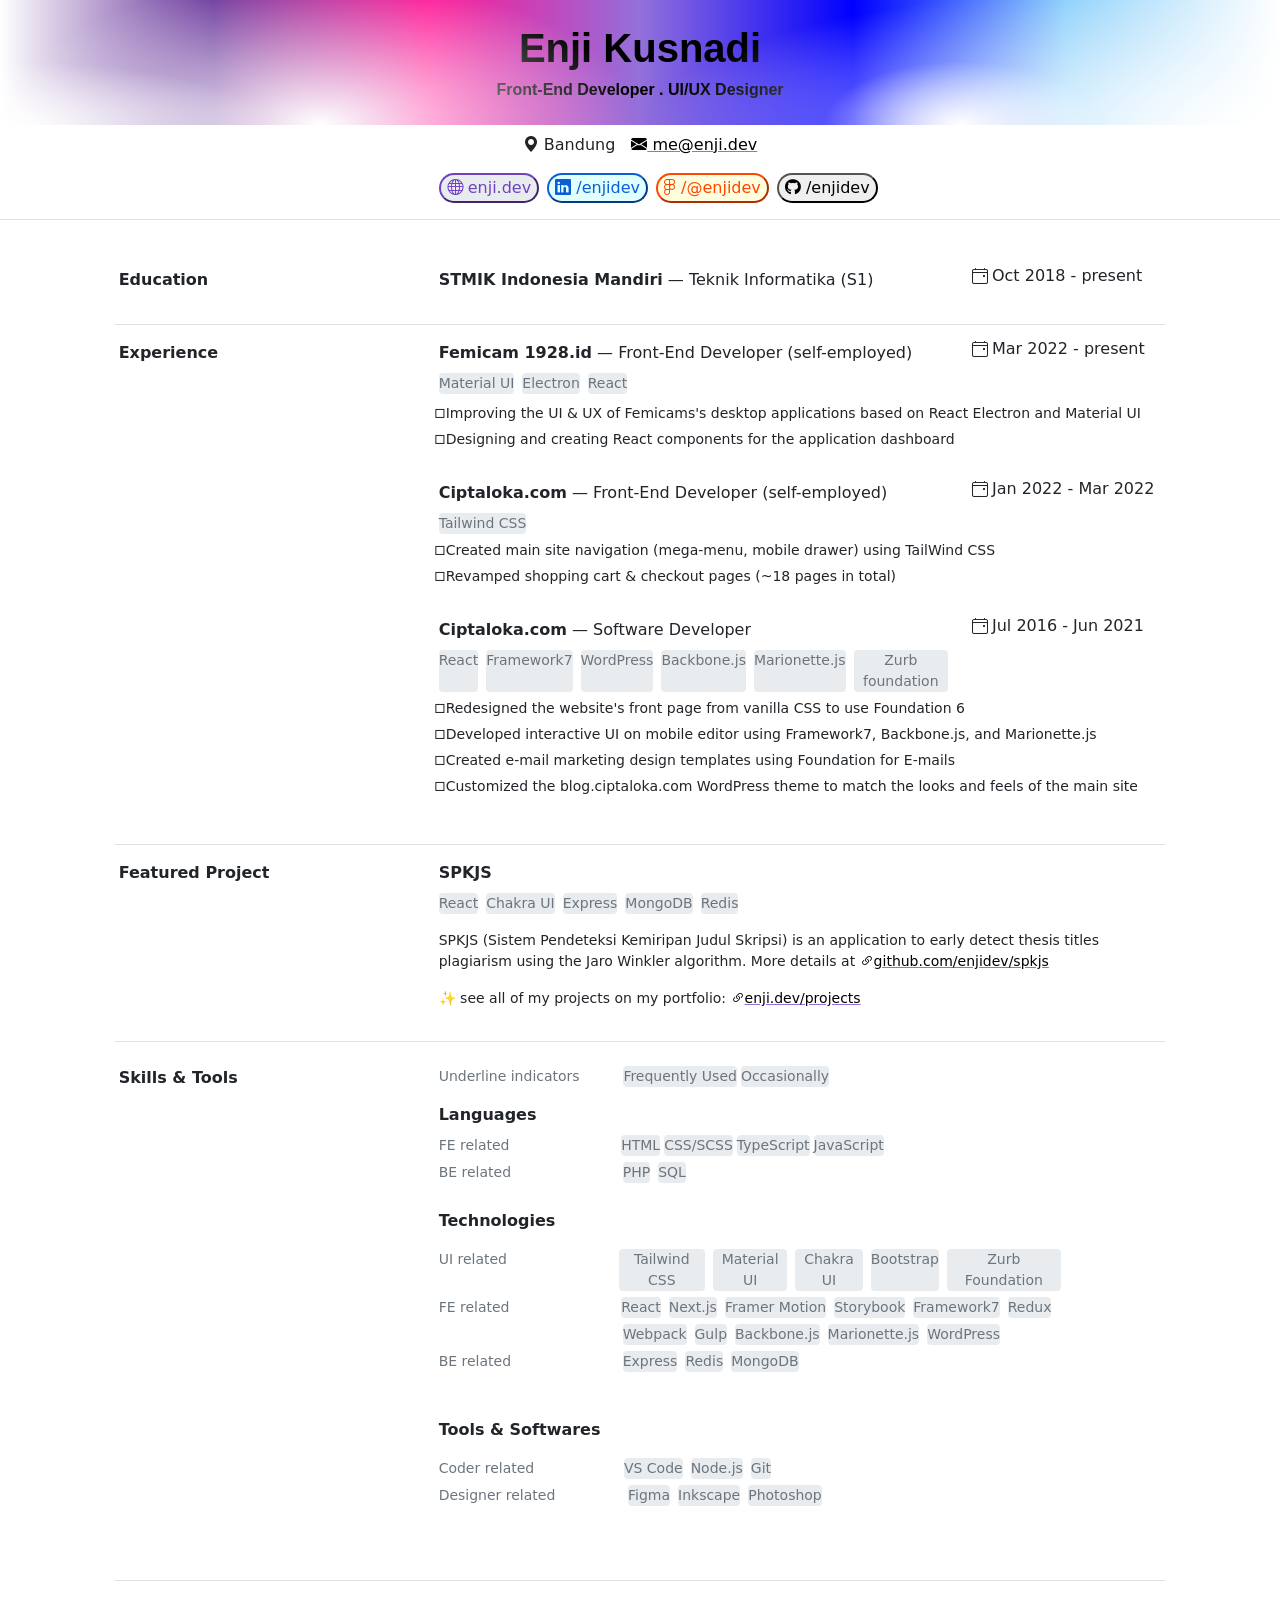
==== commit 1842cd14: "Initial Project" ====
--- a/index.html
+++ b/index.html
@@ -12,31 +12,35 @@
 <div class="container-fluid">
     <div class="row mix-color">
         <div class="  col-12  d-grid justify-content-center align-items-center mb-5">
-            <h1 class="d-flex justify-content-center  mt-4 fw-bolder" >Enji Kusnadi</h1>
+            <h1 class="d-flex justify-content-center  mt-4 fw-bolder">Enji Kusnadi</h1>
             <h6 class="fw-semibold">Front-End Developer . UI/UX Designer</h6>
         </div>
     </div>
-        <div class="row">
-            <div class="col-12 d-flex justify-content-center gap-3 mt-2">
-            <p class="locationiconbi bi-geo-alt-fill"> Bandung  </p>
-                <a href="mailto:me@enji.dev" class=" bi bi-envelope-fill text-black"> me@enji.dev </a>
-        </div>
-        </div>
+    <div class="row">
+        <div class="col-12 d-flex justify-content-center gap-3 mt-2">
+            <p class="locationiconbi bi-geo-alt-fill"> Bandung </p>
+            <a href="mailto:me@enji.dev" class=" bi bi-envelope-fill"> me@enji.dev </a>
+        </div>
+    </div>
     <div class="row border-bottom">
         <div class="col-12 d-flex gap-2 w-auto offset-4 flex-md-row flex-column mb-3">
 
-            <button class="btn1 bg-body-secondary rounded-5"><a  class="text-decoration-none bi bi-globe"
-                                                                             > enji.dev </a>
+            <button class="btn1 bg-body-secondary rounded-5"><a href="https://www.enji.dev/"
+                                                                class="text-decoration-none bi bi-globe"
+            > enji.dev </a>
             </button>
             <button class="btn2 rounded-5"><a class="text-decoration-none bi bi-linkedin"
-                                                            href="https://uk.linkedin.com/company/enji-io"> /enjidev </a>
+                                              href="https://uk.linkedin.com/company/enji-io"> /enjidev </a>
             </button>
-            <button class="btn3 rounded-5"><a href="https://www.figma.com/@enjidev" class="text-decoration-none figma"><i class="text-decoration-none fab fa-figma"></i> /@enjidev </a>
+            <button class="btn3 rounded-5"><a href="https://www.figma.com/@enjidev"
+                                              class="text-decoration-none figma"><i
+                    class="text-decoration-none fab fa-figma"></i> /@enjidev </a>
             </button>
-            <button class="btn4 rounded-5"><a class="text-decoration-none  text-black"
-                                              href="https://github.com/enjidev"><i class="fab fa-github"></i> /enjidev </a></button>
-        </div>
-</div>
+            <button class="btn4 rounded-5"><a class="text-decoration-none github"
+                                              href="https://github.com/enjidev"><i class="fab fa-github"></i> /enjidev
+            </a></button>
+        </div>
+    </div>
 
     <div class="row  mt-5">
         <div class="col-1 offset-md-1">
@@ -57,7 +61,7 @@
             <b>Experience</b>
         </div>
         <div class="col-5 offset-md-2 offset-3">
-            <div class="d-ruby-text"> <b>Femicam 1928.id</b>
+            <div class="d-ruby-text"><b>Femicam 1928.id</b>
                 <span> — Front-End Developer (self-employed)</span>
             </div>
             <div class="flex-md-row flex-column d-flex gap-2 text-center mt-2 w-75  text-secondary">
@@ -70,14 +74,13 @@
             <p class="d-flex bi bi-calendar4-event"><span class="ms-1">Mar 2022 - present</span></p>
         </div>
 
-            <div class="small offset-md-4">
+        <div class="small offset-md-4">
             <ul class="position-relative" style="top: -15px; left: -25px">
                 <li>Improving the UI & UX of Femicams's desktop applications based on React Electron and Material UI
                 </li>
                 <li>Designing and creating React components for the application dashboard</li>
             </ul>
         </div>
-
 
 
         <div class="col-1 offset-md-1"></div>
@@ -130,7 +133,7 @@
                 <li>Customized the blog.ciptaloka.com WordPress theme to match the looks and feels of the main site</li>
             </ul>
         </div>
-</div>
+    </div>
     <div class="border-bottom mx-auto my-3" style="width: 1050px"></div>
     <div class="row mt-3">
         <div class="col-2 offset-md-1">
@@ -148,13 +151,13 @@
         </div>
         <div class="offset-md-4 small">
             <p> SPKJS (Sistem Pendeteksi Kemiripan Judul Skripsi) is an application to
-                    early detect thesis titles
+                early detect thesis titles
                 <br>
-                 plagiarism using the Jaro Winkler algorithm. More details at <a
-                        href="https://github.com/enjidev/spkjs" class="bi bi-link-45deg  text-black">github.com/enjidev/spkjs</a>
-                <p> &#10024; see all of my projects on my portfolio: <a
-                        href="https://www.enji.dev/projects" class="bi bi-link-45deg  text-black">enji.dev/projects</a>
-                </p>
+                plagiarism using the Jaro Winkler algorithm. More details at <a
+                        href="https://github.com/enjidev/spkjs" class="bi bi-link-45deg ">github.com/enjidev/spkjs</a>
+            <p> &#10024; see all of my projects on my portfolio: <a
+                    href="https://www.enji.dev/projects" class="bi bi-link-45deg">enji.dev/projects</a>
+            </p>
         </div>
     </div>
 
@@ -169,94 +172,94 @@
             <div class="d-flex flex-md-row flex-column text-center gap-1 w-75  small text-secondary">
                 <p>Underline indicators
                 <div class="col d-flex flex-md-row flex-column text-center gap-1 w-auto text-secondary">
-                <p class="bg-body-secondary rounded-1 offset-md-1">Frequently Used</p>
-                <p class="bg-body-secondary rounded-1">Occasionally</p>
-            </div>
+                    <p class="bg-body-secondary rounded-1 offset-md-1">Frequently Used</p>
+                    <p class="bg-body-secondary rounded-1">Occasionally</p>
+                </div>
             </div>
 
             <div>
-            <b>Languages</b>
+                <b>Languages</b>
             </div>
             <div class="d-flex flex-md-row flex-column text-center gap-2 small mt-2 w-75 text-secondary ">
                 <p class="fw-normal">FE related
                 <div class="col d-flex flex-md-row flex-column text-center gap-1  text-secondary offset-md-2">
-                <p class="bg-body-secondary rounded-1 ">HTML</p>
-                <p class="bg-body-secondary rounded-1 ">CSS/SCSS</p>
-                <p class="bg-body-secondary rounded-1 ">TypeScript</p>
-                <p class="bg-body-secondary rounded-1 ">JavaScript</p>
-            </div>
+                    <p class="bg-body-secondary rounded-1 ">HTML</p>
+                    <p class="bg-body-secondary rounded-1 ">CSS/SCSS</p>
+                    <p class="bg-body-secondary rounded-1 ">TypeScript</p>
+                    <p class="bg-body-secondary rounded-1 ">JavaScript</p>
+                </div>
             </div>
             <div class="d-flex flex-md-row flex-column text-center w-75 gap-2 small mt-md-0 mt-3 text-secondary position-relative up1">
                 <p class="fw-normal">BE related
                 <div class="col d-flex flex-md-row flex-column text-center gap-2 w-auto text-secondary offset-md-2">
-                <p class=" bg-body-secondary rounded-1">PHP</p>
-                <p class=" bg-body-secondary rounded-1">SQL</p>
-            </div>
+                    <p class=" bg-body-secondary rounded-1">PHP</p>
+                    <p class=" bg-body-secondary rounded-1">SQL</p>
+                </div>
             </div>
 
             <div>
-            <b>Technologies</b>
+                <b>Technologies</b>
             </div>
             <div class="d-flex flex-md-row flex-column text-center w-75 gap-2 small mt-3 text-secondary">
                 <p class="fw-normal">UI related
                 <div class="col d-flex flex-md-row flex-column text-center gap-2 w-auto text-secondary offset-md-2">
-                <p class=" bg-body-secondary rounded-1 ">Tailwind CSS</p>
-                <p class=" bg-body-secondary rounded-1">Material UI</p>
-                <p class=" bg-body-secondary rounded-1">Chakra UI</p>
-                <p class=" bg-body-secondary rounded-1">Bootstrap</p>
-                <p class=" bg-body-secondary rounded-1">Zurb Foundation</p>
-            </div>
+                    <p class=" bg-body-secondary rounded-1 ">Tailwind CSS</p>
+                    <p class=" bg-body-secondary rounded-1">Material UI</p>
+                    <p class=" bg-body-secondary rounded-1">Chakra UI</p>
+                    <p class=" bg-body-secondary rounded-1">Bootstrap</p>
+                    <p class=" bg-body-secondary rounded-1">Zurb Foundation</p>
+                </div>
             </div>
             <div class="d-flex flex-md-row flex-column text-center w-75 gap-2 small mt-md-0 mt-3 text-secondary position-relative up2">
                 <p class="fw-normal">FE related</p>
                 <div class="col d-flex flex-md-row flex-column text-center gap-2 w-auto text-secondary offset-md-2">
-                <p class=" bg-body-secondary rounded-1">React</p>
-                <p class=" bg-body-secondary  rounded-1">Next.js</p>
-                <p class=" bg-body-secondary rounded-1 ">Framer Motion</p>
-                <p class=" bg-body-secondary  rounded-1">Storybook</p>
-                <p class=" bg-body-secondary  rounded-1">Framework7</p>
-                <p class=" bg-body-secondary  rounded-1">Redux</p>
+                    <p class=" bg-body-secondary rounded-1">React</p>
+                    <p class=" bg-body-secondary  rounded-1">Next.js</p>
+                    <p class=" bg-body-secondary rounded-1 ">Framer Motion</p>
+                    <p class=" bg-body-secondary  rounded-1">Storybook</p>
+                    <p class=" bg-body-secondary  rounded-1">Framework7</p>
+                    <p class=" bg-body-secondary  rounded-1">Redux</p>
                 </div>
             </div>
 
             <div class="d-flex flex-md-row flex-column text-center w-75 gap-2 small  text-secondary position-relative up3">
                 <p class="invisible">BE related</p><!--It's invisible to move the texts-->
                 <div class="col d-flex flex-md-row flex-column text-center gap-2 w-auto text-secondary offset-md-2 ">
-                <p class="bg-body-secondary rounded-1">Webpack</p>
-                <p class=" bg-body-secondary rounded-1">Gulp</p>
-                <p class=" bg-body-secondary rounded-1">Backbone.js</p>
-                <p class=" bg-body-secondary rounded-1">Marionette.js</p>
-                <p class=" bg-body-secondary rounded-1">WordPress</p>
+                    <p class="bg-body-secondary rounded-1">Webpack</p>
+                    <p class=" bg-body-secondary rounded-1">Gulp</p>
+                    <p class=" bg-body-secondary rounded-1">Backbone.js</p>
+                    <p class=" bg-body-secondary rounded-1">Marionette.js</p>
+                    <p class=" bg-body-secondary rounded-1">WordPress</p>
                 </div>
             </div>
 
             <div class="d-flex flex-md-row flex-column text-center w-75 gap-2 small mt-md-0 mt-3 text-secondary position-relative up4">
                 <p class="fw-normal">BE related
                 <div class="col d-flex flex-md-row flex-column text-center gap-2 w-auto text-secondary offset-md-2">
-                <p class=" bg-body-secondary rounded-1">Express</p>
-                <p class=" bg-body-secondary rounded-1">Redis</p>
-                <p class=" bg-body-secondary  rounded-1">MongoDB</p>
-            </div>
+                    <p class=" bg-body-secondary rounded-1">Express</p>
+                    <p class=" bg-body-secondary rounded-1">Redis</p>
+                    <p class=" bg-body-secondary  rounded-1">MongoDB</p>
+                </div>
             </div>
 
             <div>
-            <b>Tools & Softwares</b>
-            </div>
-            <div class="d-flex flex-md-row flex-column text-center w-75 gap-2 small text-secondary mt-3 " >
-                <p class="fw-normal" >Coder related
+                <b>Tools & Softwares</b>
+            </div>
+            <div class="d-flex flex-md-row flex-column text-center w-75 gap-2 small text-secondary mt-3 ">
+                <p class="fw-normal">Coder related
                 <div class=" d-flex flex-md-row flex-column text-center gap-2 w-auto text-secondary offset-md-2 position-relative move1">
-                <p class=" bg-body-secondary rounded-1">VS Code</p>
-                <p class=" bg-body-secondary rounded-1">Node.js</p>
-                <p class=" bg-body-secondary rounded-1">Git</p>
-            </div>
+                    <p class=" bg-body-secondary rounded-1">VS Code</p>
+                    <p class=" bg-body-secondary rounded-1">Node.js</p>
+                    <p class=" bg-body-secondary rounded-1">Git</p>
+                </div>
             </div>
 
             <div class="d-flex flex-md-row flex-column text-center gap-2 small w-75 text-secondary position-relative up5">
-                <p class="fw-normal" >Designer related
+                <p class="fw-normal">Designer related
                 <div class="col  d-flex flex-md-row flex-column text-center gap-2 w-auto text-secondary offset-md-2  position-relative move2">
-                <p class=" bg-body-secondary rounded-1">Figma</p>
-                <p class=" bg-body-secondary rounded-1">Inkscape</p>
-                <p class=" bg-body-secondary rounded-1">Photoshop</p>
+                    <p class=" bg-body-secondary rounded-1">Figma</p>
+                    <p class=" bg-body-secondary rounded-1">Inkscape</p>
+                    <p class=" bg-body-secondary rounded-1">Photoshop</p>
                 </div>
             </div>
         </div>
--- a/Style.css
+++ b/Style.css
@@ -3,17 +3,18 @@
     --black: black;
     --hotpink: hotpink;
 }
+
 .mix-color {
-    background: linear-gradient(to right,white,rebeccapurple,deeppink, mediumpurple,lightskyblue, blue, white);
+    background: linear-gradient(to right, white, rebeccapurple, deeppink, mediumpurple, blue, lightskyblue, white);
     position: relative;
     color: var(--black);
     font-family: Arial, sans-serif;
     height: 125px;
     overflow: hidden;
 }
+
 .mix-color::before,
-.mix-color::after
-{
+.mix-color::after {
     content: "";
     position: absolute;
     bottom: 0;
@@ -24,85 +25,93 @@
     z-index: 1;
     pointer-events: none;
 }
-.mix-color::after
-{
+
+.mix-color::after {
     background: radial-gradient(ellipse at bottom right, white 0%, transparent 70%),
     radial-gradient(ellipse at bottom center, white 0%, transparent 30%);
     right: 0;
     left: auto;
 }
-.btn1
-{
+
+.btn1 {
     border-color: #6f42c1;
 }
-.bi-globe
-{
+
+.bi-globe {
     color: #6f42c1;
 }
-.btn2
-{
+
+.btn2 {
     border-color: #0b5ed7;
     background-color: lightcyan;
 }
-.bi-linkedin
-{
+
+.bi-linkedin {
     color: #0b5ed7;
 }
-.btn3
-{
+
+.btn3 {
     border-color: orangered;
     background-color: lightyellow;
 }
-.figma
-{
+
+.github {
+    color: black;
+}
+
+.figma {
     color: orangered;
 }
-li::marker
-{
+
+li::marker {
     content: "▫️";
     font-size: large;
 }
-.bi-envelope-fill, .bi-link-45deg
-{
+
+.bi-envelope-fill, .bi-link-45deg {
+    color: black;
+}
+
+.bi-envelope-fill, .bi-link-45deg {
     text-decoration-color: mediumpurple;
 }
-.bi-calendar4-event
-{
-    line-height: 1; !important;
+
+.bi-calendar4-event {
+    line-height: 1;
+!important;
 }
-    @media (min-width: 768px)
-    {
-        .move1
-        {
-            left: -22px;
-        }
-        .move2
-        {
-            left: -39px;
-        }
-        .up1
-        {
-            top: -10px;
-        }
-        .up2
-        {
-            top: -10px;
-        }
-        .up3
-        {
-            top: -20px;
-        }
-        .up4
-        {
-            top: -30px;
-        }
-        .up5
-        {
-            top: -10px;
-        }
+
+@media (min-width: 768px) {
+    .move1 {
+        left: -22px;
     }
-a:hover
-{
-    color: red;
-    text-decoration-color: yellow;
+
+    .move2 {
+        left: -39px;
+    }
+
+    .up1 {
+        top: -10px;
+    }
+
+    .up2 {
+        top: -10px;
+    }
+
+    .up3 {
+        top: -20px;
+    }
+
+    .up4 {
+        top: -30px;
+    }
+
+    .up5 {
+        top: -10px;
+    }
+}
+
+a:hover {
+    color: forestgreen;
+    text-decoration-color: #d63384;
 }
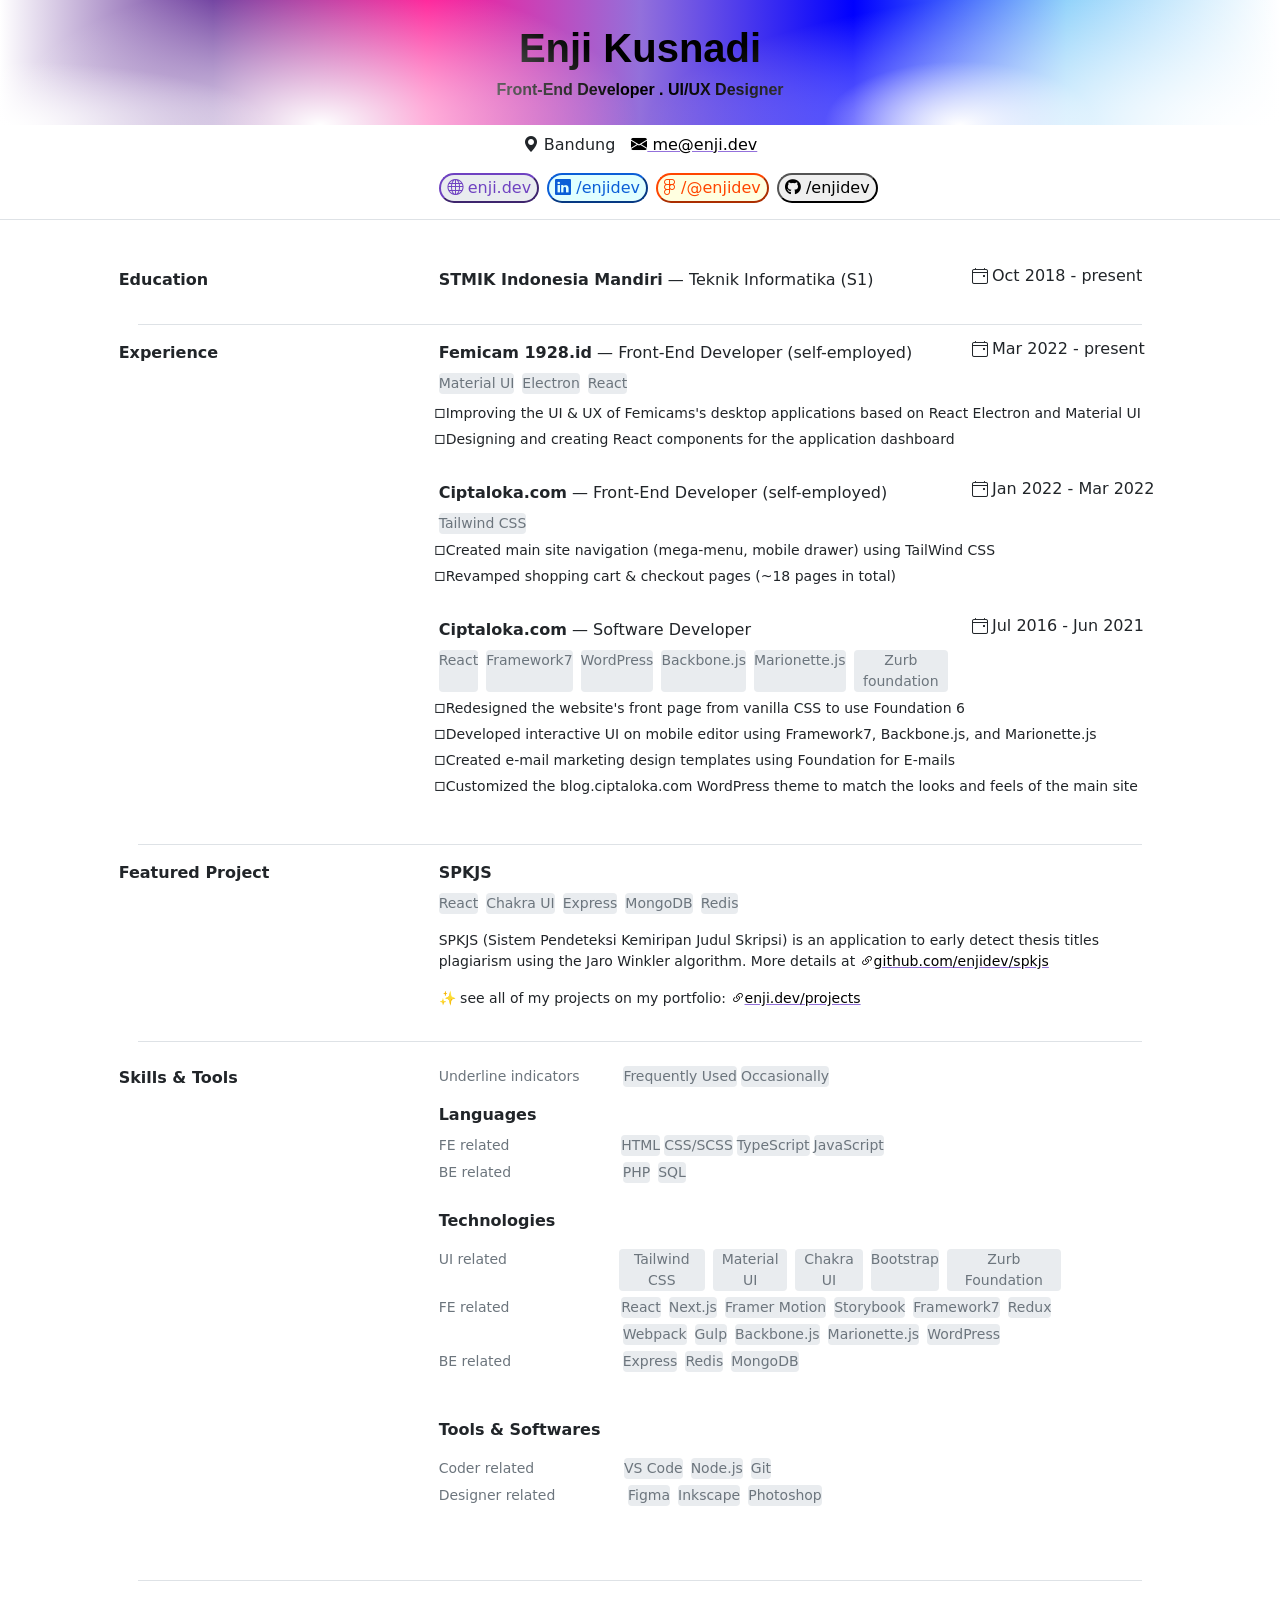
==== commit 0395a146: "Initial Project" ====
--- a/index.html
+++ b/index.html
@@ -2,6 +2,7 @@
 <html lang="en" xmlns="http://www.w3.org/1999/html" xmlns="http://www.w3.org/1999/html">
 <head>
     <meta charset="UTF-8">
+    <meta name="viewport" content="width=device-width,initial-scale=1">
     <title>Project</title>
     <link href="Style.css" rel="stylesheet" type="text/css">
     <link href="bootstrap.min.css" rel="stylesheet">
@@ -54,7 +55,7 @@
         </div>
     </div>
 
-    <div class="border-bottom mx-auto my-3" style="width: 1050px"></div>
+    <div class="border-bottom mx-auto my-3 responsive-border"></div>
 
     <div class="row  mt-3">
         <div class="col-1 mb-5 offset-md-1">
@@ -134,7 +135,7 @@
             </ul>
         </div>
     </div>
-    <div class="border-bottom mx-auto my-3" style="width: 1050px"></div>
+    <div class="border-bottom mx-auto my-3 responsive-border"></div>
     <div class="row mt-3">
         <div class="col-2 offset-md-1">
             <b>Featured Project</b>
@@ -161,7 +162,7 @@
         </div>
     </div>
 
-    <div class="border-bottom mx-auto my-3" style="width: 1050px"></div>
+    <div class="border-bottom mx-auto my-3 responsive-border"></div>
 
     <div class="row  mt-4 mb-5">
         <div class="col-md-2 col-3 offset-md-1">
@@ -264,7 +265,7 @@
             </div>
         </div>
     </div>
-    <div class="border-bottom mx-auto my-3" style="width: 1050px"></div>
+    <div class="border-bottom mx-auto my-3 responsive-border"></div>
 </div>
 </body>
 </html>
--- a/Style.css
+++ b/Style.css
@@ -114,4 +114,9 @@
 a:hover {
     color: forestgreen;
     text-decoration-color: #d63384;
+}
+.responsive-border
+{
+    width: 80%;
+    max-width: 1050px;
 }
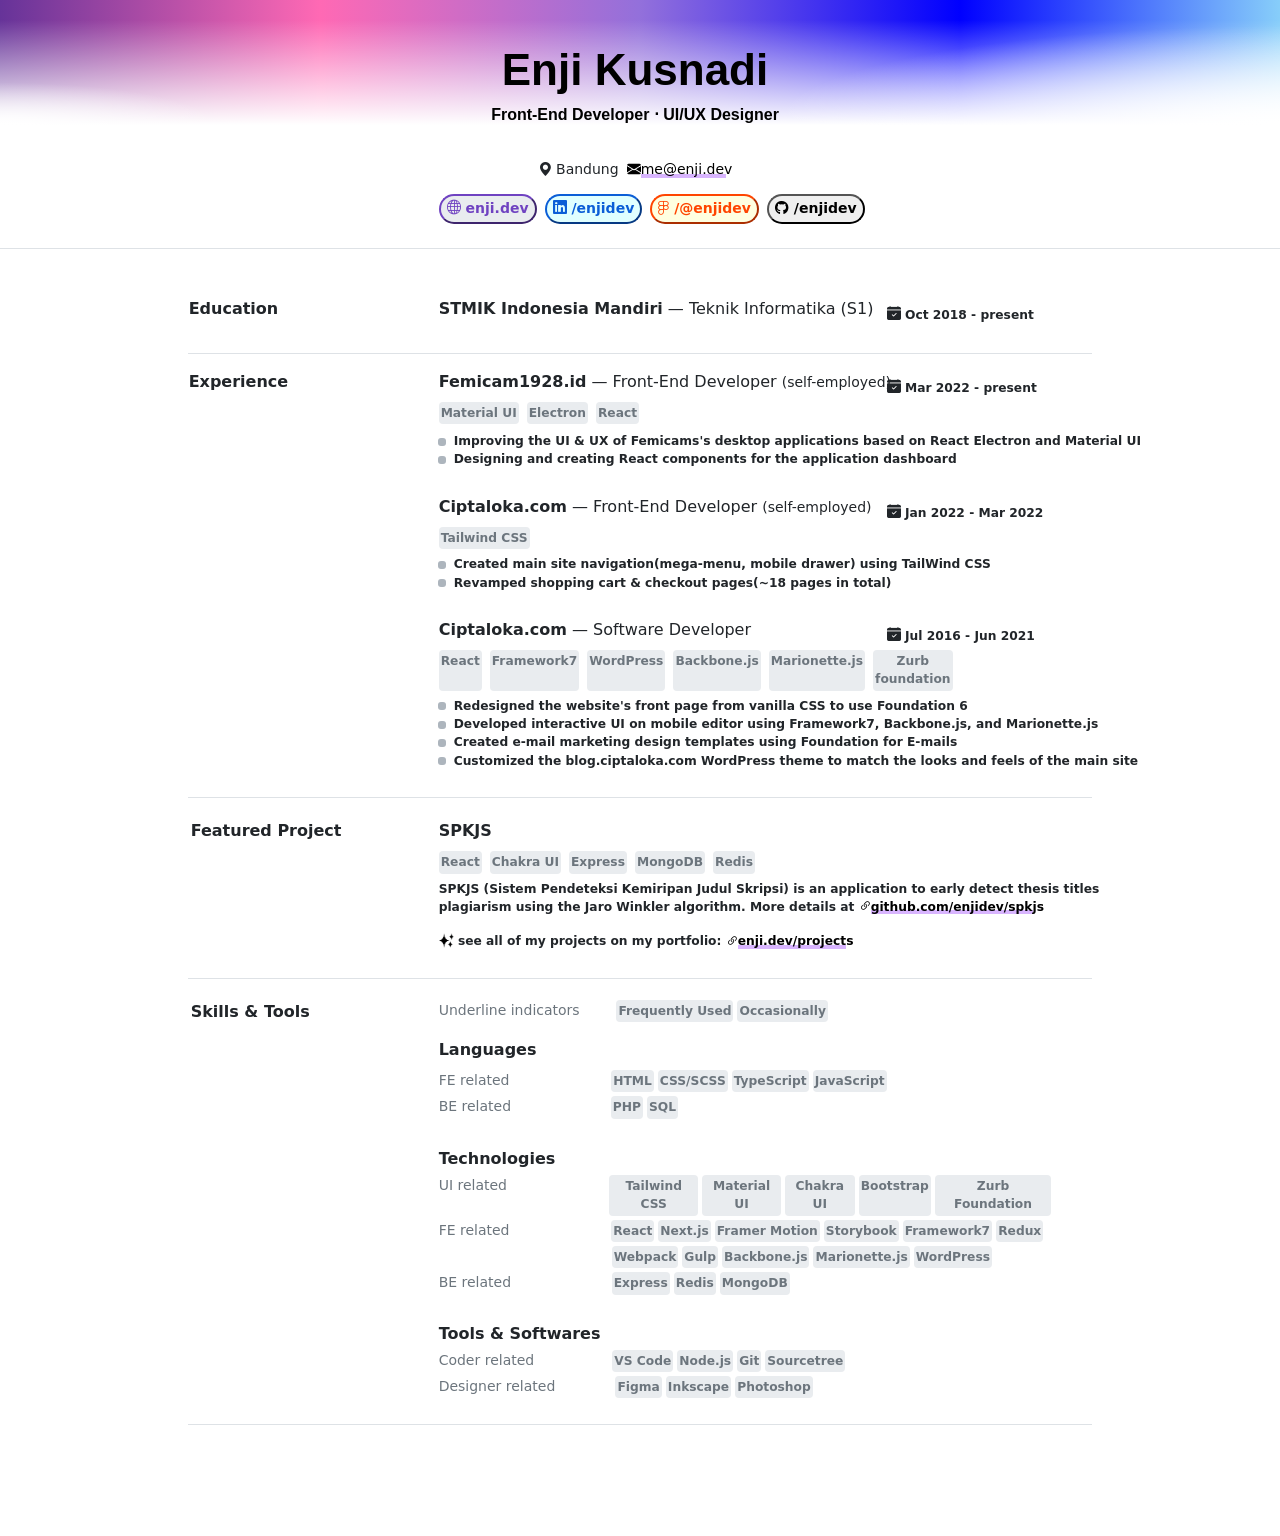
==== commit 3d174bd3: "Initial Project" ====
--- a/index.html
+++ b/index.html
@@ -12,32 +12,34 @@
 <body>
 <div class="container-fluid">
     <div class="row mix-color">
-        <div class="  col-12  d-grid justify-content-center align-items-center mb-5">
-            <h1 class="d-flex justify-content-center  mt-4 fw-bolder">Enji Kusnadi</h1>
-            <h6 class="fw-semibold">Front-End Developer . UI/UX Designer</h6>
+        <div class="fade1 position-absolute">
+        <div class="col-12  d-grid justify-content-center align-items-center mb-5 position-relative" style="left: -5px">
+            <h1 class="d-flex justify-content-center  mt-4 fw-bolder " style="font-size: 2.75rem">Enji Kusnadi</h1>
+            <h6 class="fw-semibold">Front-End Developer ⋅ UI/UX Designer</h6>
+        </div>
         </div>
     </div>
     <div class="row">
-        <div class="col-12 d-flex justify-content-center gap-3 mt-2">
-            <p class="locationiconbi bi-geo-alt-fill"> Bandung </p>
-            <a href="mailto:me@enji.dev" class=" bi bi-envelope-fill"> me@enji.dev </a>
-        </div>
-    </div>
-    <div class="row border-bottom">
-        <div class="col-12 d-flex gap-2 w-auto offset-4 flex-md-row flex-column mb-3">
+        <div class="col-12 d-flex justify-content-center gap-2 mt-4 position-relative" style="bottom: -10px; left: -5px">
+            <p class="locationiconbi bi-geo-alt-fill small"> Bandung </p>
+            <a href="mailto:me@enji.dev" class=" bi bi-envelope-fill small"><span class="mark1 position-relative d-inline-block text-decoration-none">me@enji.dev</span> </a>
+        </div>
+    </div>
+    <div class="row border-bottom mb-2">
+        <div class="col-12 d-flex gap-2 w-auto offset-4 flex-md-row flex-column mb-4 mt-2 responsive-move position-relative">
 
             <button class="btn1 bg-body-secondary rounded-5"><a href="https://www.enji.dev/"
-                                                                class="text-decoration-none bi bi-globe"
+                                                                class="text-center text-decoration-none bi bi-globe small fw-semibold position-relative" style="top: -1.5px"
             > enji.dev </a>
             </button>
-            <button class="btn2 rounded-5"><a class="text-decoration-none bi bi-linkedin"
+            <button class="btn2 rounded-5"><a class="text-center text-decoration-none bi bi-linkedin small fw-semibold position-relative" style="top: -1.5px"
                                               href="https://uk.linkedin.com/company/enji-io"> /enjidev </a>
             </button>
             <button class="btn3 rounded-5"><a href="https://www.figma.com/@enjidev"
-                                              class="text-decoration-none figma"><i
+                                              class="text-center text-decoration-none figma small fw-semibold position-relative" style="top: -1.5px"><i
                     class="text-decoration-none fab fa-figma"></i> /@enjidev </a>
             </button>
-            <button class="btn4 rounded-5"><a class="text-decoration-none github"
+            <button class="btn4 rounded-5"><a class="text-center text-decoration-none github small fw-semibold position-relative" style="top: -1.5px"
                                               href="https://github.com/enjidev"><i class="fab fa-github"></i> /enjidev
             </a></button>
         </div>
@@ -45,13 +47,13 @@
 
     <div class="row  mt-5">
         <div class="col-1 offset-md-1">
-            <b>Education</b>
+            <b class="position-relative move9">Education</b>
         </div>
         <div class="col-5 offset-md-2 offset-3">
             <p><b>STMIK Indonesia Mandiri</b> — Teknik Informatika (S1)</p>
         </div>
-        <div class="col-md-2 col-3">
-            <p class="d-flex bi bi-calendar4-event"><span class="ms-1">Oct 2018 - present</span></p>
+        <div class="col-md-2 col-3 position-relative">
+            <p class="d-flex bi bi-calendar-check-fill small"><span class="ms-1 small fw-semibold">Oct 2018 - present</span></p>
         </div>
     </div>
 
@@ -59,24 +61,24 @@
 
     <div class="row  mt-3">
         <div class="col-1 mb-5 offset-md-1">
-            <b>Experience</b>
+            <b class="position-relative move9">Experience</b>
         </div>
         <div class="col-5 offset-md-2 offset-3">
-            <div class="d-ruby-text"><b>Femicam 1928.id</b>
-                <span> — Front-End Developer (self-employed)</span>
-            </div>
-            <div class="flex-md-row flex-column d-flex gap-2 text-center mt-2 w-75  text-secondary">
+            <div class="d-ruby-text"><b>Femicam1928.id</b>
+                <span> — Front-End Developer <span class="small">(self-employed)</span></span>
+            </div>
+            <div class="flex-md-row flex-column d-flex gap-2 text-center mt-2 w-75 small fw-semibold text-secondary">
                 <p class="bg-body-secondary small rounded-1">Material UI</p>
                 <p class="bg-body-secondary small rounded-1">Electron</p>
                 <p class="bg-body-secondary small rounded-1">React</p>
             </div>
         </div>
-        <div class="col-md-2 col-3">
-            <p class="d-flex bi bi-calendar4-event"><span class="ms-1">Mar 2022 - present</span></p>
+        <div class="col-md-2 col-3 position-relative">
+            <p class="d-flex bi bi-calendar-check-fill small"><span class="ms-1 small fw-semibold">Mar 2022 - present</span></p>
         </div>
 
         <div class="small offset-md-4">
-            <ul class="position-relative" style="top: -15px; left: -25px">
+            <ul class="position-relative small fw-semibold" style="top: -10px; left: -33px">
                 <li>Improving the UI & UX of Femicams's desktop applications based on React Electron and Material UI
                 </li>
                 <li>Designing and creating React components for the application dashboard</li>
@@ -88,20 +90,20 @@
 
         <div class="col-5 offset-md-2 offset-3 ">
             <div class="d-ruby-text"><b>Ciptaloka.com</b> <span
-                    class="fw-normal"> — Front-End Developer (self-employed)</span></div>
-            <div class="flex-md-row flex-column d-flex gap-1 text-center small text-secondary mt-2 w-75">
-                <p class=" bg-body-secondary rounded-1">Tailwind CSS</p>
-            </div>
-        </div>
-
-        <div class="col-md-2 col-3">
-            <p class="d-flex bi bi-calendar4-event"><span class="ms-1">Jan 2022 - Mar 2022</span></p>
+                    class="fw-normal"> — Front-End Developer <span class="small">(self-employed)</span></span></div>
+            <div class="flex-md-row flex-column d-flex gap-1 text-center small text-secondary  fw-semibold mt-2 w-75">
+                <p class=" bg-body-secondary small rounded-1">Tailwind CSS</p>
+            </div>
+        </div>
+
+        <div class="col-md-2 col-3 position-relative">
+            <p class="d-flex bi bi-calendar-check-fill small"><span class="ms-1 small fw-semibold">Jan 2022 - Mar 2022</span></p>
         </div>
 
         <div class="small offset-md-4">
-            <ul class="position-relative" style="top: -15px; left: -25px">
-                <li>Created main site navigation (mega-menu, mobile drawer) using TailWind CSS</li>
-                <li>Revamped shopping cart & checkout pages (~18 pages in total)</li>
+            <ul class="position-relative small fw-semibold" style="top: -10px; left: -33px">
+                <li>Created main site navigation(mega-menu, mobile drawer) using TailWind CSS</li>
+                <li>Revamped shopping cart & checkout pages(~18 pages in total)</li>
             </ul>
         </div>
 
@@ -110,22 +112,22 @@
                 <span class="fw-normal"> — Software Developer</span>
             </div>
 
-            <div class=" flex-md-row flex-column d-flex gap-2 text-center mt-2 small text-secondary">
-                <p class=" bg-body-secondary w-auto rounded-1">React</p>
-                <p class=" bg-body-secondary  rounded-1">Framework7</p>
-                <p class=" bg-body-secondary  rounded-1">WordPress</p>
-                <p class=" bg-body-secondary  rounded-1">Backbone.js</p>
-                <p class=" bg-body-secondary  rounded-1">Marionette.js</p>
-                <p class=" bg-body-secondary  rounded-1">Zurb foundation</p>
-            </div>
-        </div>
-
-        <div class="col-md-2 col-3 offset-md-0 offset-1">
-            <p class="bi bi-calendar4-event d-flex"><span class="ms-1">Jul 2016 - Jun 2021</span></p>
+            <div class=" flex-md-row flex-column d-flex gap-2 text-center mt-2 small fw-semibold text-secondary">
+                <p class=" bg-body-secondary small w-auto rounded-1">React</p>
+                <p class=" bg-body-secondary small  rounded-1">Framework7</p>
+                <p class=" bg-body-secondary small  rounded-1">WordPress</p>
+                <p class=" bg-body-secondary small  rounded-1">Backbone.js</p>
+                <p class=" bg-body-secondary small  rounded-1">Marionette.js</p>
+                <p class=" bg-body-secondary small  rounded-1">Zurb foundation</p>
+            </div>
+        </div>
+
+        <div class="col-md-2 col-3 offset-md-0 offset-1 position-relative">
+            <p class="bi bi-calendar-check-fill d-flex small"><span class="ms-1 small fw-semibold">Jul 2016 - Jun 2021</span></p>
         </div>
 
         <div class="small offset-md-4">
-            <ul class="position-relative" style="top: -15px; left: -25px">
+            <ul class="position-relative small fw-semibold" style="top: -10px; left: -33px">
                 <li>Redesigned the website's front page from vanilla CSS to use Foundation 6</li>
                 <li>Developed interactive UI on mobile editor using Framework7, Backbone.js, and
                     Marionette.js
@@ -135,46 +137,46 @@
             </ul>
         </div>
     </div>
-    <div class="border-bottom mx-auto my-3 responsive-border"></div>
-    <div class="row mt-3">
+    <div class="border-bottom mx-auto my-3 responsive-border position-relative" style="top: -15px"></div>
+    <div class="row position-relative" style="top: -10px">
         <div class="col-2 offset-md-1">
-            <b>Featured Project</b>
+            <b class="position-relative move10">Featured Project</b>
         </div>
         <div class="col-5 offset-1">
             <div class="offset-md-0 offset-3"><b>SPKJS</b></div>
-            <div class="flex-md-row flex-column d-flex gap-2 text-center small w-75 text-secondary mt-2 offset-md-0 offset-3">
-                <p class="bg-body-secondary rounded-1">React</p>
-                <p class="bg-body-secondary rounded-1">Chakra UI</p>
-                <p class="bg-body-secondary rounded-1">Express</p>
-                <p class="bg-body-secondary rounded-1">MongoDB</p>
-                <p class="bg-body-secondary rounded-1">Redis</p>
-            </div>
-        </div>
-        <div class="offset-md-4 small">
-            <p> SPKJS (Sistem Pendeteksi Kemiripan Judul Skripsi) is an application to
+            <div class="flex-md-row flex-column d-flex gap-2 text-center small fw-semibold w-75 text-secondary mt-2 offset-md-0 offset-3">
+                <p class="bg-body-secondary small  rounded-1">React</p>
+                <p class="bg-body-secondary small  rounded-1">Chakra UI</p>
+                <p class="bg-body-secondary small rounded-1">Express</p>
+                <p class="bg-body-secondary small rounded-1">MongoDB</p>
+                <p class="bg-body-secondary small rounded-1">Redis</p>
+            </div>
+        </div>
+        <div class="offset-md-4 small position-relative" style="top: -10px">
+            <p class="small fw-semibold"> SPKJS (Sistem Pendeteksi Kemiripan Judul Skripsi) is an application to
                 early detect thesis titles
                 <br>
                 plagiarism using the Jaro Winkler algorithm. More details at <a
-                        href="https://github.com/enjidev/spkjs" class="bi bi-link-45deg ">github.com/enjidev/spkjs</a>
-            <p> &#10024; see all of my projects on my portfolio: <a
-                    href="https://www.enji.dev/projects" class="bi bi-link-45deg">enji.dev/projects</a>
+                        href="https://github.com/enjidev/spkjs" class="bi bi-link-45deg"><span class="mark1 position-relative text-decoration-none d-inline-block">github.com/enjidev/spkjs</span></a>
+            <p  class="small fw-semibold"> <img alt="sparkles" class="img-small position-relative" src="download.png">  see all of my projects on my portfolio: <a
+                    href="https://www.enji.dev/projects" class="bi bi-link-45deg "><span class="mark1 position-relative text-decoration-none d-inline-block">enji.dev/projects</span></a>
             </p>
         </div>
     </div>
 
-    <div class="border-bottom mx-auto my-3 responsive-border"></div>
-
-    <div class="row  mt-4 mb-5">
+    <div class="border-bottom mx-auto my-3 responsive-border position-relative" style="top: -25px"></div>
+
+    <div class="row position-relative mb-5" style="top: -20px">
         <div class="col-md-2 col-3 offset-md-1">
-            <b>Skills & Tools</b>
+            <b class="position-relative move10">Skills & Tools</b>
         </div>
 
         <div class="col-md-8 col-5 offset-1">
             <div class="d-flex flex-md-row flex-column text-center gap-1 w-75  small text-secondary">
                 <p>Underline indicators
-                <div class="col d-flex flex-md-row flex-column text-center gap-1 w-auto text-secondary">
-                    <p class="bg-body-secondary rounded-1 offset-md-1">Frequently Used</p>
-                    <p class="bg-body-secondary rounded-1">Occasionally</p>
+                <div class="col d-flex flex-md-row flex-column text-center gap-1 fw-semibold small w-auto text-secondary position-relative move3">
+                    <p class="bg-body-secondary  rounded-1 offset-md-1">Frequently Used</p>
+                    <p class="bg-body-secondary  rounded-1">Occasionally</p>
                 </div>
             </div>
 
@@ -183,27 +185,27 @@
             </div>
             <div class="d-flex flex-md-row flex-column text-center gap-2 small mt-2 w-75 text-secondary ">
                 <p class="fw-normal">FE related
-                <div class="col d-flex flex-md-row flex-column text-center gap-1  text-secondary offset-md-2">
-                    <p class="bg-body-secondary rounded-1 ">HTML</p>
-                    <p class="bg-body-secondary rounded-1 ">CSS/SCSS</p>
-                    <p class="bg-body-secondary rounded-1 ">TypeScript</p>
+                <div class="col d-flex flex-md-row flex-column text-center gap-1 small fw-semibold move8 text-secondary offset-md-2 position-relative">
+                    <p class="bg-body-secondary  rounded-1 ">HTML</p>
+                    <p class="bg-body-secondary  rounded-1 ">CSS/SCSS</p>
+                    <p class="bg-body-secondary  rounded-1 ">TypeScript</p>
                     <p class="bg-body-secondary rounded-1 ">JavaScript</p>
                 </div>
             </div>
             <div class="d-flex flex-md-row flex-column text-center w-75 gap-2 small mt-md-0 mt-3 text-secondary position-relative up1">
                 <p class="fw-normal">BE related
-                <div class="col d-flex flex-md-row flex-column text-center gap-2 w-auto text-secondary offset-md-2">
-                    <p class=" bg-body-secondary rounded-1">PHP</p>
-                    <p class=" bg-body-secondary rounded-1">SQL</p>
+                <div class="col d-flex flex-md-row flex-column text-center gap-1 small fw-semibold position-relative move4 w-auto text-secondary offset-md-2">
+                    <p class=" bg-body-secondary  rounded-1">PHP</p>
+                    <p class=" bg-body-secondary  rounded-1">SQL</p>
                 </div>
             </div>
 
             <div>
                 <b>Technologies</b>
             </div>
-            <div class="d-flex flex-md-row flex-column text-center w-75 gap-2 small mt-3 text-secondary">
+            <div class="d-flex flex-md-row flex-column text-center w-75 gap-2 small mt-1 text-secondary">
                 <p class="fw-normal">UI related
-                <div class="col d-flex flex-md-row flex-column text-center gap-2 w-auto text-secondary offset-md-2">
+                <div class="col d-flex flex-md-row flex-column text-center small fw-semibold gap-1 position-relative move5 w-auto text-secondary offset-md-2 ">
                     <p class=" bg-body-secondary rounded-1 ">Tailwind CSS</p>
                     <p class=" bg-body-secondary rounded-1">Material UI</p>
                     <p class=" bg-body-secondary rounded-1">Chakra UI</p>
@@ -213,7 +215,7 @@
             </div>
             <div class="d-flex flex-md-row flex-column text-center w-75 gap-2 small mt-md-0 mt-3 text-secondary position-relative up2">
                 <p class="fw-normal">FE related</p>
-                <div class="col d-flex flex-md-row flex-column text-center gap-2 w-auto text-secondary offset-md-2">
+                <div class="col d-flex flex-md-row flex-column text-center small fw-semibold gap-1 position-relative w-auto text-secondary offset-md-2 move7">
                     <p class=" bg-body-secondary rounded-1">React</p>
                     <p class=" bg-body-secondary  rounded-1">Next.js</p>
                     <p class=" bg-body-secondary rounded-1 ">Framer Motion</p>
@@ -225,7 +227,7 @@
 
             <div class="d-flex flex-md-row flex-column text-center w-75 gap-2 small  text-secondary position-relative up3">
                 <p class="invisible">BE related</p><!--It's invisible to move the texts-->
-                <div class="col d-flex flex-md-row flex-column text-center gap-2 w-auto text-secondary offset-md-2 ">
+                <div class="col d-flex flex-md-row flex-column text-center small fw-semibold gap-1 position-relative move6 w-auto text-secondary offset-md-2">
                     <p class="bg-body-secondary rounded-1">Webpack</p>
                     <p class=" bg-body-secondary rounded-1">Gulp</p>
                     <p class=" bg-body-secondary rounded-1">Backbone.js</p>
@@ -236,7 +238,7 @@
 
             <div class="d-flex flex-md-row flex-column text-center w-75 gap-2 small mt-md-0 mt-3 text-secondary position-relative up4">
                 <p class="fw-normal">BE related
-                <div class="col d-flex flex-md-row flex-column text-center gap-2 w-auto text-secondary offset-md-2">
+                <div class="col d-flex flex-md-row flex-column text-center small fw-semibold position-relative move6 gap-1 w-auto text-secondary offset-md-2">
                     <p class=" bg-body-secondary rounded-1">Express</p>
                     <p class=" bg-body-secondary rounded-1">Redis</p>
                     <p class=" bg-body-secondary  rounded-1">MongoDB</p>
@@ -244,20 +246,21 @@
             </div>
 
             <div>
-                <b>Tools & Softwares</b>
-            </div>
-            <div class="d-flex flex-md-row flex-column text-center w-75 gap-2 small text-secondary mt-3 ">
+                <b class="position-relative up6">Tools & Softwares</b>
+            </div>
+            <div class="d-flex flex-md-row flex-column text-center w-75 gap-2 small text-secondary position-relative mt-1 up6">
                 <p class="fw-normal">Coder related
-                <div class=" d-flex flex-md-row flex-column text-center gap-2 w-auto text-secondary offset-md-2 position-relative move1">
+                <div class=" d-flex flex-md-row flex-column text-center gap-1 small  fw-semibold w-auto text-secondary offset-md-2 position-relative move1" >
                     <p class=" bg-body-secondary rounded-1">VS Code</p>
                     <p class=" bg-body-secondary rounded-1">Node.js</p>
                     <p class=" bg-body-secondary rounded-1">Git</p>
+                <p class="bg-body-secondary rounded-1">Sourcetree</p>
                 </div>
             </div>
 
             <div class="d-flex flex-md-row flex-column text-center gap-2 small w-75 text-secondary position-relative up5">
                 <p class="fw-normal">Designer related
-                <div class="col  d-flex flex-md-row flex-column text-center gap-2 w-auto text-secondary offset-md-2  position-relative move2">
+                <div class="col  d-flex flex-md-row flex-column text-center gap-1 small fw-semibold w-auto text-secondary offset-md-2  position-relative move2">
                     <p class=" bg-body-secondary rounded-1">Figma</p>
                     <p class=" bg-body-secondary rounded-1">Inkscape</p>
                     <p class=" bg-body-secondary rounded-1">Photoshop</p>
@@ -265,7 +268,7 @@
             </div>
         </div>
     </div>
-    <div class="border-bottom mx-auto my-3 responsive-border"></div>
+    <div class="border-bottom mx-auto my-3 responsive-border position-relative up7"></div>
 </div>
 </body>
 </html>
--- a/Style.css
+++ b/Style.css
@@ -4,8 +4,18 @@
     --hotpink: hotpink;
 }
 
+.fade1
+{
+    bottom: 0;
+    left: 0;
+    width: 100%;
+    height: 105px;
+    background: linear-gradient(to bottom, transparent,white);
+    pointer-events: none;
+}
+
 .mix-color {
-    background: linear-gradient(to right, white, rebeccapurple, deeppink, mediumpurple, blue, lightskyblue, white);
+    background-image: linear-gradient(to right,rebeccapurple , hotpink, mediumpurple, blue, lightskyblue);
     position: relative;
     color: var(--black);
     font-family: Arial, sans-serif;
@@ -18,17 +28,15 @@
     content: "";
     position: absolute;
     bottom: 0;
-    width: 50%;
-    height: 150px;
-    background: radial-gradient(ellipse at bottom left, white 0%, transparent 30%),
-    radial-gradient(ellipse at bottom center, white 0%, transparent 70%);
+    width: 40%;
+    height: 100px;
+    background: radial-gradient(ellipse at bottom left, white 0%, transparent 30%);
     z-index: 1;
     pointer-events: none;
 }
 
 .mix-color::after {
-    background: radial-gradient(ellipse at bottom right, white 0%, transparent 70%),
-    radial-gradient(ellipse at bottom center, white 0%, transparent 30%);
+    background: radial-gradient(ellipse at bottom right, white 0%, transparent 70%);
     right: 0;
     left: auto;
 }
@@ -63,19 +71,38 @@
     color: orangered;
 }
 
-li::marker {
-    content: "▫️";
-    font-size: large;
+ul {
+    list-style: none;
+    padding-left: 0;
+}
+
+ul li::before {
+    content: "";
+    display: inline-block;
+    width: 8px;
+    height: 8px;
+    background-color: #adb5bd;
+    border-radius: 3px;
+    margin-right: 8px;
+    vertical-align: middle;
 }
 
 .bi-envelope-fill, .bi-link-45deg {
     color: black;
 }
 
-.bi-envelope-fill, .bi-link-45deg {
-    text-decoration-color: mediumpurple;
-}
-
+.mark1::before
+{
+    content: "";
+    position: absolute;
+    left: 0;
+    bottom: 0;
+    transform: translateY(-50%);
+    width: 93.5%;
+    height: 4px;
+    background-color: #d8b4fe;
+    z-index: -1;
+}
 .bi-calendar4-event {
     line-height: 1;
 !important;
@@ -83,31 +110,81 @@
 
 @media (min-width: 768px) {
     .move1 {
-        left: -22px;
+        left: -33.7px;
     }
 
     .move2 {
-        left: -39px;
-    }
-
+        left: -51.5px;
+    }
+
+    .move3 {
+        left: -7px;
+    }
+
+    .move4 {
+        left: -12px;
+    }
+
+    .move5 {
+       left: -9.5px;
+    }
+
+    .move6 {
+        left: -11px;
+    }
+    .move7
+    {
+        left: -10px;
+    }
+    .move8
+    {
+        left: -10px;
+    }
+    .move9
+    {
+        right: -70px;
+    }
+    .move10
+    {
+        right: -72px;
+    }
     .up1 {
-        top: -10px;
+        top: -12px;
     }
 
     .up2 {
-        top: -10px;
+        top: -12px;
     }
 
     .up3 {
-        top: -20px;
+        top: -24px;
     }
 
     .up4 {
-        top: -30px;
+        top: -36px;
     }
 
     .up5 {
-        top: -10px;
+        top: -37px;
+    }
+    .up6
+    {
+        top: -25px;
+    }
+    .up7
+    {
+        top: -95px;
+    }
+    .col-3
+    {
+        left: -85px;
+        bottom: -9px;
+    }
+}
+@media (max-width: 768px) {
+    .responsive-move
+    {
+        left: 15px;
     }
 }
 
@@ -115,8 +192,21 @@
     color: forestgreen;
     text-decoration-color: #d63384;
 }
-.responsive-border
-{
-    width: 80%;
+
+.responsive-border {
+    width: 72%;
     max-width: 1050px;
+}
+body {
+    overflow-x: hidden;
+}
+
+.img-small {
+    width: 15px;
+    height: 15px;
+    top: -1px;
+}
+
+.rounded-1 {
+    padding: 2px;
 }
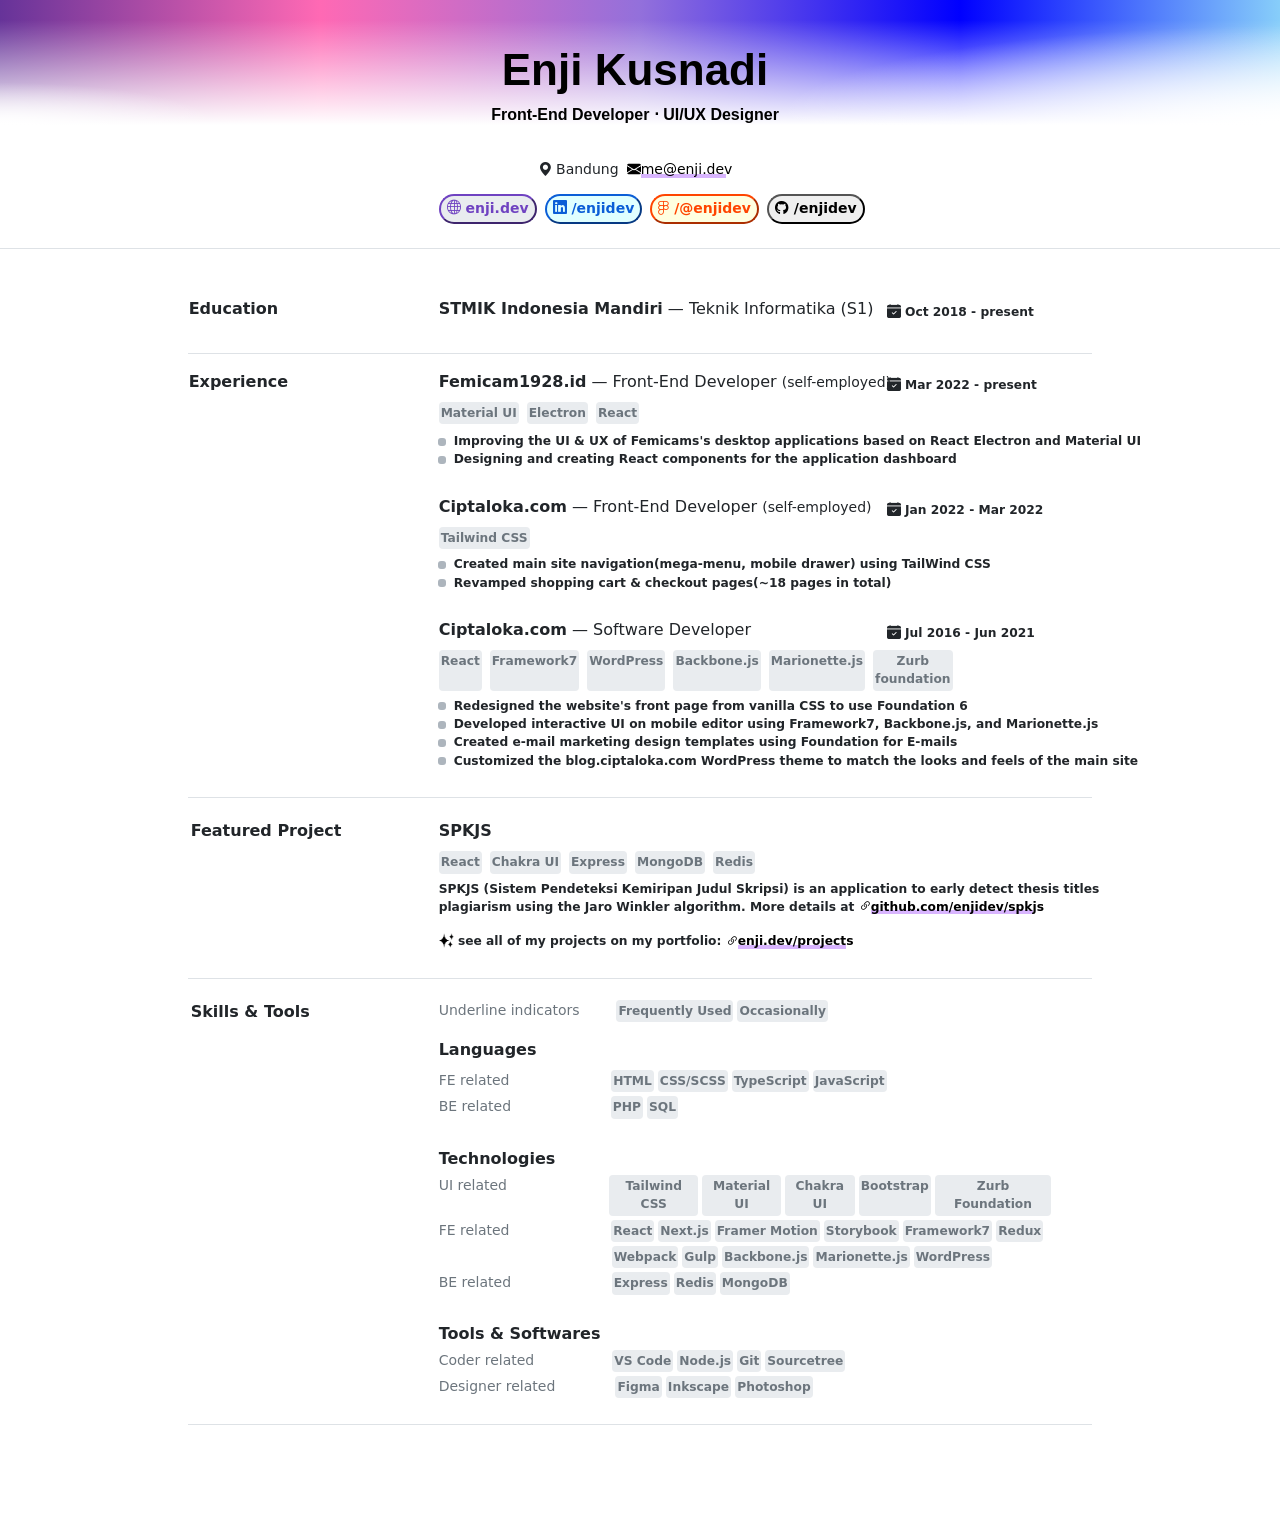
==== commit 418e7571: "Initial Project" ====
--- a/index.html
+++ b/index.html
@@ -53,7 +53,7 @@
             <p><b>STMIK Indonesia Mandiri</b> — Teknik Informatika (S1)</p>
         </div>
         <div class="col-md-2 col-3 position-relative">
-            <p class="d-flex bi bi-calendar-check-fill small"><span class="ms-1 small fw-semibold">Oct 2018 - present</span></p>
+            <p class="d-flex bi bi-calendar-check-fill small"><span class="ms-1 small fw-semibold position-relative">Oct 2018 - present</span></p>
         </div>
     </div>
 
@@ -74,7 +74,7 @@
             </div>
         </div>
         <div class="col-md-2 col-3 position-relative">
-            <p class="d-flex bi bi-calendar-check-fill small"><span class="ms-1 small fw-semibold">Mar 2022 - present</span></p>
+            <p class="d-flex bi bi-calendar-check-fill small"><span class="ms-1 small fw-semibold position-relative">Mar 2022 - present</span></p>
         </div>
 
         <div class="small offset-md-4">
@@ -97,7 +97,7 @@
         </div>
 
         <div class="col-md-2 col-3 position-relative">
-            <p class="d-flex bi bi-calendar-check-fill small"><span class="ms-1 small fw-semibold">Jan 2022 - Mar 2022</span></p>
+            <p class="d-flex bi bi-calendar-check-fill small"><span class="ms-1 small fw-semibold position-relative">Jan 2022 - Mar 2022</span></p>
         </div>
 
         <div class="small offset-md-4">
@@ -123,7 +123,7 @@
         </div>
 
         <div class="col-md-2 col-3 offset-md-0 offset-1 position-relative">
-            <p class="bi bi-calendar-check-fill d-flex small"><span class="ms-1 small fw-semibold">Jul 2016 - Jun 2021</span></p>
+            <p class="bi bi-calendar-check-fill d-flex small"><span class="ms-1 small fw-semibold position-relative">Jul 2016 - Jun 2021</span></p>
         </div>
 
         <div class="small offset-md-4">
--- a/Style.css
+++ b/Style.css
@@ -178,7 +178,11 @@
     .col-3
     {
         left: -85px;
-        bottom: -9px;
+        bottom: -7px;
+    }
+    .ms-1
+    {
+        top: -1px;
     }
 }
 @media (max-width: 768px) {
